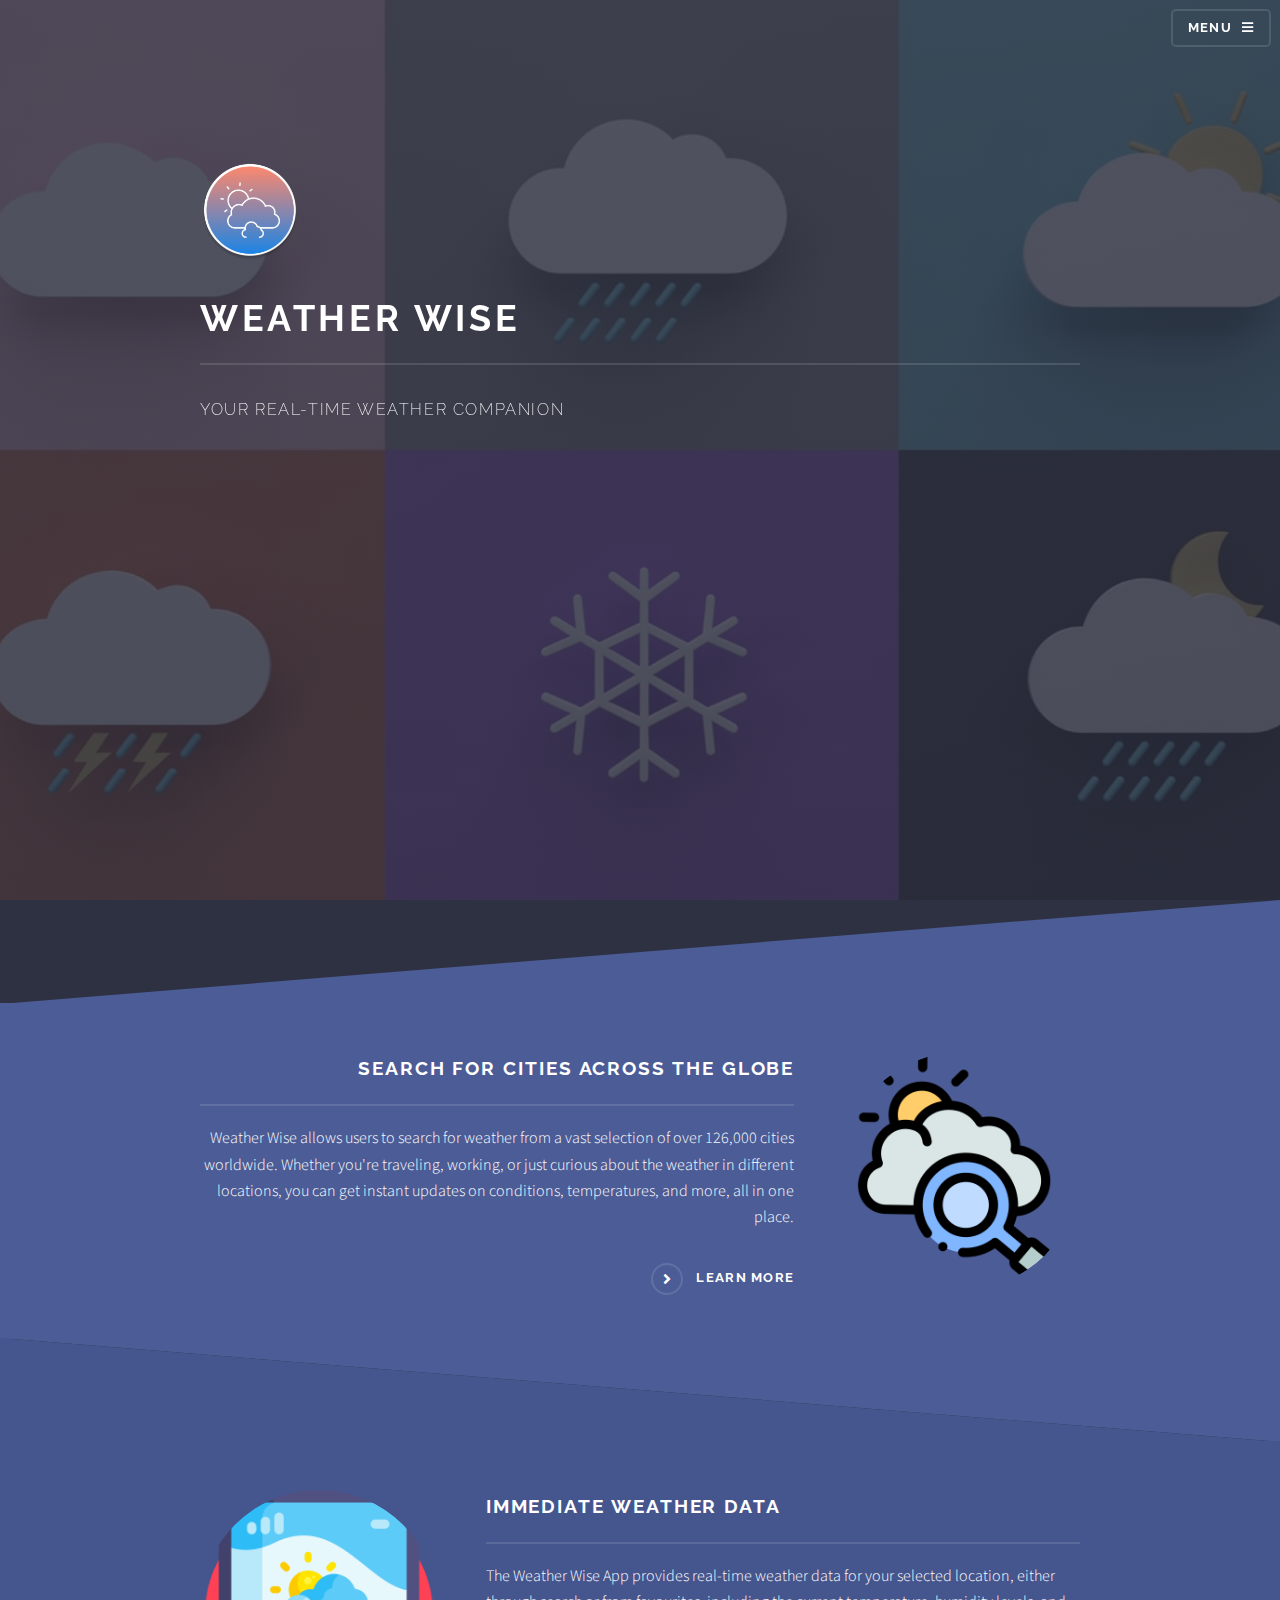
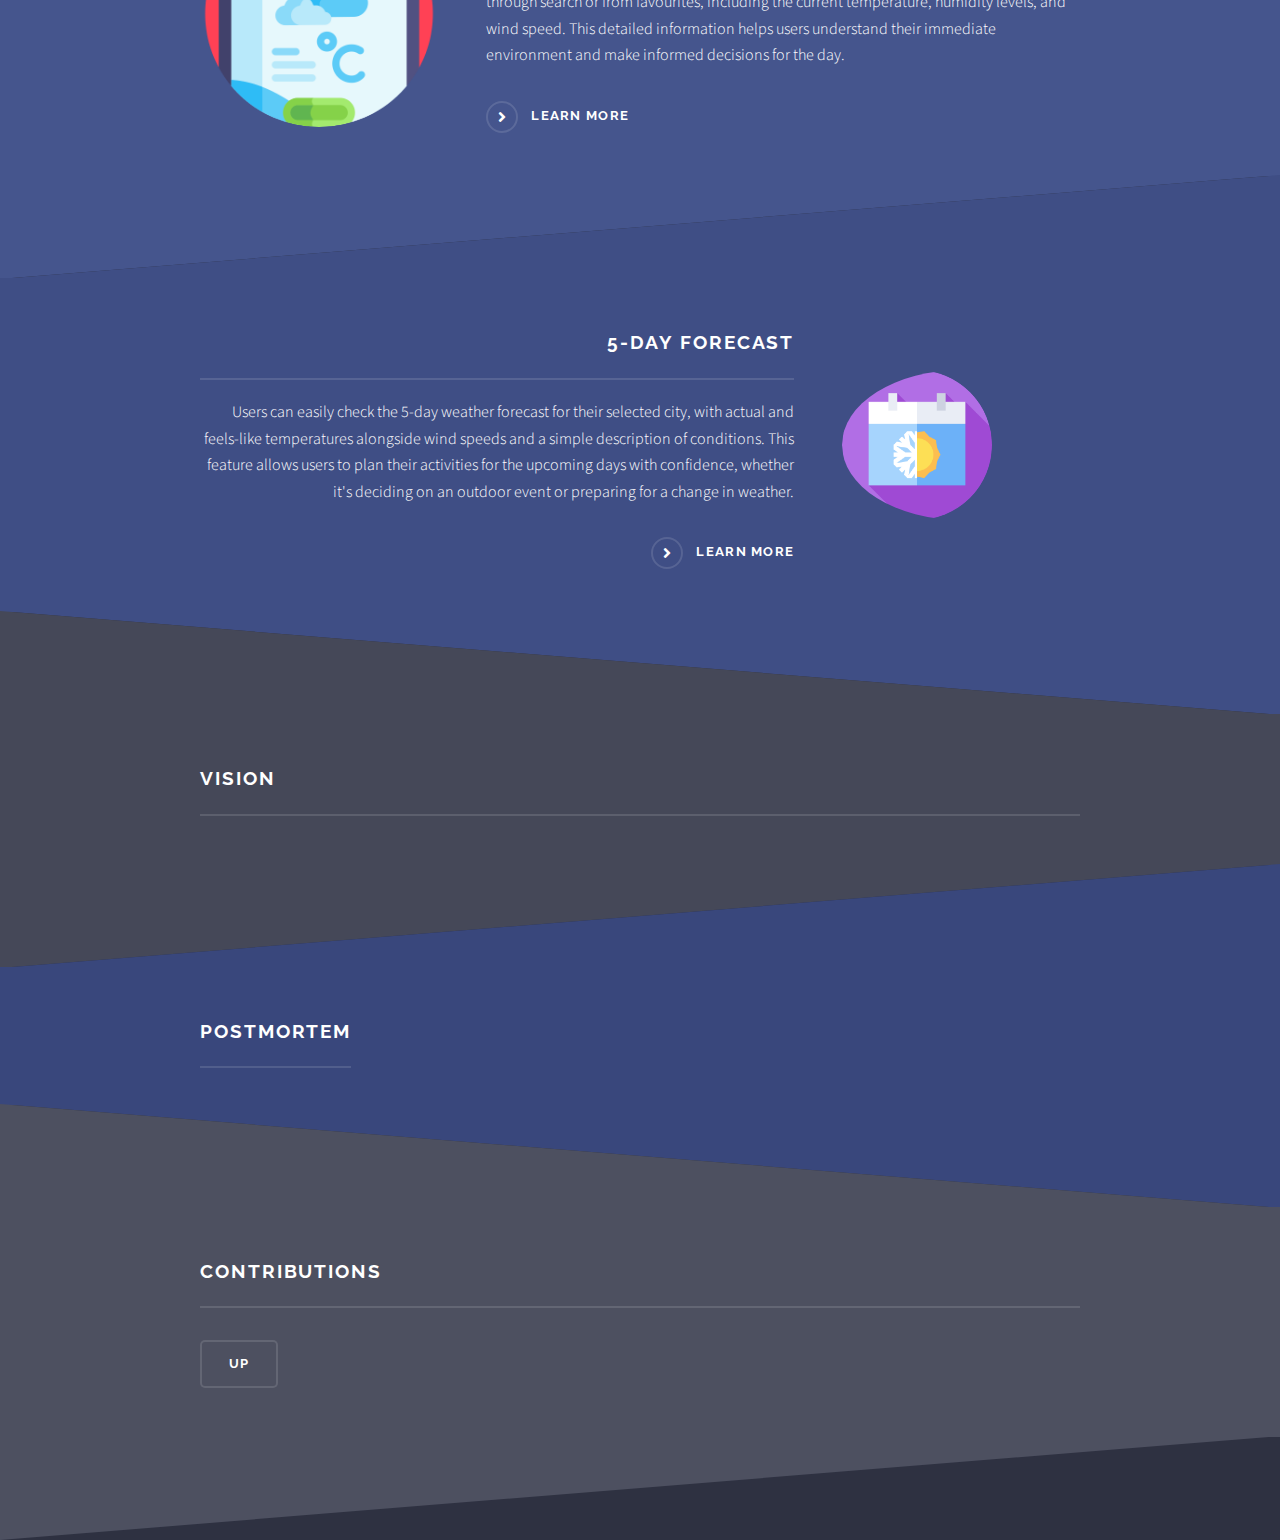
==== weather-wise-website/index.html @ 36c137f9 "Add website layout with some general images and text" ====
<!DOCTYPE HTML>
<!--
	Solid State by HTML5 UP
	html5up.net | @ajlkn
	Free for personal and commercial use under the CCA 3.0 license (html5up.net/license)
-->
<html>
	<head>
		<title>Weather Wise</title>
		<meta charset="utf-8" />
		<meta name="viewport" content="width=device-width, initial-scale=1, user-scalable=no" />
		<link rel="stylesheet" href="assets/css/main.css" />
		<noscript><link rel="stylesheet" href="assets/css/noscript.css" /></noscript>
	</head>
	<body class="is-preload">

		<!-- Page Wrapper -->
			<div id="page-wrapper">

				<!-- Header -->
					<header id="header" class="alt">
						<h1><a href="index.html">Weather Wise</a></h1>
						<nav>
							<a href="#menu">Menu</a>
						</nav>
					</header>

				<!-- Menu -->
					<nav id="menu">
						<div class="inner">
							<h2>Menu</h2>
							<ul class="links">
								<li><a href="index.html">Home</a></li>
								<li><a href="generic.html">Generic</a></li>
								<li><a href="elements.html">Elements</a></li>
							</ul>
							<a href="#" class="close">Close</a>
						</div>
					</nav>

				<!-- Banner -->
					<section id="banner">
						<div class="inner">
							<div class="logo">
								<img src="images/logo.png" alt="Weather Wise Logo" style="width: 100px; height: auto;" />
							</div>
							<h2>Weather Wise</h2>
							<p>Your real-time weather companion</p>
						</div>
					</section>

				<!-- Wrapper -->
					<section id="wrapper">

						<!-- One -->
							<section id="one" class="wrapper spotlight style1">
								<div class="inner">
									<a href="#" class="image"><img src="images/citySearch.png" alt="Search Icon" /></a>
									<div class="content">
										<h2 class="major">Search for cities across the globe</h2>
										<p>Weather Wise allows users to search for weather from a vast selection of over 126,000 cities worldwide. Whether you're traveling, working, or just curious about the weather in different locations, you can get instant updates on conditions, temperatures, and more, all in one place.</p>
										<a href="#" class="special">Learn more</a>
									</div>
								</div>
							</section>

						<!-- Two -->
							<section id="two" class="wrapper alt spotlight style2">
								<div class="inner">
									<a href="#" class="image"><img src="images/immediateWeather.png" alt="Weather Icon" /></a>
									<div class="content">
										<h2 class="major">Immediate weather data</h2>
										<p>The Weather Wise App provides real-time weather data for your selected location, either through search or from favourites, including the current temperature, humidity levels, and wind speed. This detailed information helps users understand their immediate environment and make informed decisions for the day.</p>
										<a href="#" class="special">Learn more</a>
									</div>
								</div>
							</section>

						<!-- Three -->
							<section id="three" class="wrapper spotlight style3">
								<div class="inner">
									<a href="#" class="image"><img src="images/extendedForecast2.png" alt="Forecast Icon" style="width: 150px; height: auto;"/></a>
									<div class="content">
										<h2 class="major">5-day forecast</h2>
										<p>Users can easily check the 5-day weather forecast for their selected city, with actual and feels-like temperatures alongside wind speeds and a simple description of conditions. This feature allows users to plan their activities for the upcoming days with confidence, whether it's deciding on an outdoor event or preparing for a change in weather.</p>
										<a href="#" class="special">Learn more</a>
									</div>
								</div>
							</section>

						<!-- Four -->
							<section id="four" class="wrapper alt style4">
								<div class="inner">
									<h2 class="major">VISION</h2>
									<p></p>
								</div>
							</section>
					</section>

							<!-- Five -->
							<section id="five" class="wrapper spotlight style4">
								<div class="inner">
									<h2 class="major">POSTMORTEM</h2>
									<p></p>
								</div>
							</section>
					</section>

							<!-- Six -->
							<section id="six" class="wrapper alt style5">
								<div class="inner">
									<h2 class="major">CONTRIBUTIONS</h2>
									<p></p>
									<ul class="actions">
										<li><a href="#" class="button">UP</a></li>
									</ul>
								</div>
							</section>
					</section>
			
			</div>

		<!-- Scripts -->
			<script src="assets/js/jquery.min.js"></script>
			<script src="assets/js/jquery.scrollex.min.js"></script>
			<script src="assets/js/browser.min.js"></script>
			<script src="assets/js/breakpoints.min.js"></script>
			<script src="assets/js/util.js"></script>
			<script src="assets/js/main.js"></script>

	</body>
</html>
---- weather-wise-website/assets/css/main.css ----
@import url(fontawesome-all.min.css);
@import url("https://fonts.googleapis.com/css?family=Raleway:200,700|Source+Sans+Pro:300,600,300italic,600italic");

/*
	Solid State by HTML5 UP
	html5up.net | @ajlkn
	Free for personal and commercial use under the CCA 3.0 license (html5up.net/license)
*/

html, body, div, span, applet, object,
iframe, h1, h2, h3, h4, h5, h6, p, blockquote,
pre, a, abbr, acronym, address, big, cite,
code, del, dfn, em, img, ins, kbd, q, s, samp,
small, strike, strong, sub, sup, tt, var, b,
u, i, center, dl, dt, dd, ol, ul, li, fieldset,
form, label, legend, table, caption, tbody,
tfoot, thead, tr, th, td, article, aside,
canvas, details, embed, figure, figcaption,
footer, header, hgroup, menu, nav, output, ruby,
section, summary, time, mark, audio, video {
	margin: 0;
	padding: 0;
	border: 0;
	font-size: 100%;
	font: inherit;
	vertical-align: baseline;}

article, aside, details, figcaption, figure,
footer, header, hgroup, menu, nav, section {
	display: block;}

body {
	line-height: 1;
}

ol, ul {
	list-style: none;
}

blockquote, q {
	quotes: none;
}

	blockquote:before, blockquote:after, q:before, q:after {
		content: '';
		content: none;
	}

table {
	border-collapse: collapse;
	border-spacing: 0;
}

body {
	-webkit-text-size-adjust: none;
}

mark {
	background-color: transparent;
	color: inherit;
}

input::-moz-focus-inner {
	border: 0;
	padding: 0;
}

input, select, textarea {
	-moz-appearance: none;
	-webkit-appearance: none;
	-ms-appearance: none;
	appearance: none;
}

/* Basic */

	@-ms-viewport {
		width: device-width;
	}

	body {
		-ms-overflow-style: scrollbar;
	}

	@media screen and (max-width: 480px) {

		html, body {
			min-width: 320px;
		}

	}

	html {
		box-sizing: border-box;
	}

	*, *:before, *:after {
		box-sizing: inherit;
	}

	body {
		background-color: #2e3141;
		background-image: linear-gradient(to top, rgba(46, 49, 65, 0.8), rgba(46, 49, 65, 0.8)), url("../../images/banner.jpg");
		background-size: auto,
 cover;
		background-attachment: fixed,
 fixed;
		background-position: center,
 center;
	}

		body.is-preload *, body.is-preload *:before, body.is-preload *:after {
			-moz-animation: none !important;
			-webkit-animation: none !important;
			-ms-animation: none !important;
			animation: none !important;
			-moz-transition: none !important;
			-webkit-transition: none !important;
			-ms-transition: none !important;
			transition: none !important;
		}

/* Type */

	body, input, select, textarea {
		color: #ffffff;
		font-family: "Source Sans Pro", Helvetica, sans-serif;
		font-size: 16.5pt;
		font-weight: 300;
		line-height: 1.65;
	}

		@media screen and (max-width: 1680px) {

			body, input, select, textarea {
				font-size: 13pt;
			}

		}

		@media screen and (max-width: 1280px) {

			body, input, select, textarea {
				font-size: 12pt;
			}

		}

		@media screen and (max-width: 980px) {

			body, input, select, textarea {
				font-size: 12pt;
			}

		}

		@media screen and (max-width: 736px) {

			body, input, select, textarea {
				font-size: 12pt;
			}

		}

		@media screen and (max-width: 480px) {

			body, input, select, textarea {
				font-size: 12pt;
			}

		}

	a {
		-moz-transition: color 0.2s ease-in-out, border-bottom-color 0.2s ease-in-out;
		-webkit-transition: color 0.2s ease-in-out, border-bottom-color 0.2s ease-in-out;
		-ms-transition: color 0.2s ease-in-out, border-bottom-color 0.2s ease-in-out;
		transition: color 0.2s ease-in-out, border-bottom-color 0.2s ease-in-out;
		border-bottom: dotted 1px rgba(255, 255, 255, 0.35);
		color: #ffffff;
		text-decoration: none;
	}

		a:hover {
			border-bottom-color: transparent;
			color: #ffffff !important;
		}

		a.special:not(.button) {
			text-decoration: none;
			border-bottom: 0;
			display: block;
			font-family: Raleway, Helvetica, sans-serif;
			font-size: 0.8em;
			font-weight: 700;
			letter-spacing: 0.1em;
			margin: 0 0 2em 0;
			text-transform: uppercase;
		}

			a.special:not(.button):before {
				-moz-osx-font-smoothing: grayscale;
				-webkit-font-smoothing: antialiased;
				display: inline-block;
				font-style: normal;
				font-variant: normal;
				text-rendering: auto;
				line-height: 1;
				text-transform: none !important;
				font-family: 'Font Awesome 5 Free';
				font-weight: 900;
			}

			a.special:not(.button):before {
				-moz-transition: background-color 0.2s ease-in-out;
				-webkit-transition: background-color 0.2s ease-in-out;
				-ms-transition: background-color 0.2s ease-in-out;
				transition: background-color 0.2s ease-in-out;
				border-radius: 100%;
				border: solid 2px rgba(255, 255, 255, 0.125);
				content: '\f105';
				display: inline-block;
				font-size: 1.25em;
				height: 2em;
				line-height: 1.75em;
				margin-right: 0.85em;
				text-align: center;
				text-indent: 0.15em;
				vertical-align: middle;
				width: 2em;
			}

			a.special:not(.button):hover:before {
				background-color: rgba(255, 255, 255, 0.025);
			}

			a.special:not(.button):active:before {
				background-color: rgba(255, 255, 255, 0.075);
			}

	strong, b {
		color: #ffffff;
		font-weight: 600;
	}

	em, i {
		font-style: italic;
	}

	p {
		margin: 0 0 2em 0;
	}

	h1, h2, h3, h4, h5, h6 {
		color: #ffffff;
		font-family: Raleway, Helvetica, sans-serif;
		font-weight: 700;
		letter-spacing: 0.1em;
		margin: 0 0 1em 0;
		text-transform: uppercase;
	}

		h1 a, h2 a, h3 a, h4 a, h5 a, h6 a {
			color: inherit;
			text-decoration: none;
			border-bottom: 0;
		}

		h1 span, h2 span, h3 span, h4 span, h5 span, h6 span {
			font-weight: 200;
		}

		h1.major, h2.major, h3.major, h4.major, h5.major, h6.major {
			padding-bottom: 1em;
			border-bottom: solid 2px rgba(255, 255, 255, 0.125);
		}

	h2 {
		font-size: 1.2em;
	}

	h3 {
		font-size: 0.9em;
	}

	h4 {
		font-size: 0.7em;
	}

	h5 {
		font-size: 0.7em;
	}

	h6 {
		font-size: 0.7em;
	}

	@media screen and (max-width: 736px) {

		h2 {
			font-size: 1em;
		}

		h3 {
			font-size: 0.8em;
		}

	}

	sub {
		font-size: 0.8em;
		position: relative;
		top: 0.5em;
	}

	sup {
		font-size: 0.8em;
		position: relative;
		top: -0.5em;
	}

	blockquote {
		border-left: solid 4px rgba(255, 255, 255, 0.125);
		font-style: italic;
		margin: 0 0 2em 0;
		padding: 0.5em 0 0.5em 2em;
	}

	code {
		background: rgba(255, 255, 255, 0.025);
		border-radius: 5px;
		border: solid 2px rgba(255, 255, 255, 0.125);
		font-family: "Courier New", monospace;
		font-size: 0.9em;
		margin: 0 0.25em;
		padding: 0.25em 0.65em;
	}

	pre {
		-webkit-overflow-scrolling: touch;
		font-family: "Courier New", monospace;
		font-size: 0.9em;
		margin: 0 0 2em 0;
	}

		pre code {
			display: block;
			line-height: 1.75em;
			padding: 1em 1.5em;
			overflow-x: auto;
		}

	hr {
		border: 0;
		border-bottom: solid 2px rgba(255, 255, 255, 0.125);
		margin: 2.5em 0;
	}

		hr.major {
			margin: 4em 0;
		}

	.align-left {
		text-align: left;
	}

	.align-center {
		text-align: center;
	}

	.align-right {
		text-align: right;
	}

/* Row */

	.row {
		display: flex;
		flex-wrap: wrap;
		box-sizing: border-box;
		align-items: stretch;
	}

		.row > * {
			box-sizing: border-box;
		}

		.row.gtr-uniform > * > :last-child {
			margin-bottom: 0;
		}

		.row.aln-left {
			justify-content: flex-start;
		}

		.row.aln-center {
			justify-content: center;
		}

		.row.aln-right {
			justify-content: flex-end;
		}

		.row.aln-top {
			align-items: flex-start;
		}

		.row.aln-middle {
			align-items: center;
		}

		.row.aln-bottom {
			align-items: flex-end;
		}

		.row > .imp {
			order: -1;
		}

		.row > .col-1 {
			width: 8.33333%;
		}

		.row > .off-1 {
			margin-left: 8.33333%;
		}

		.row > .col-2 {
			width: 16.66667%;
		}

		.row > .off-2 {
			margin-left: 16.66667%;
		}

		.row > .col-3 {
			width: 25%;
		}

		.row > .off-3 {
			margin-left: 25%;
		}

		.row > .col-4 {
			width: 33.33333%;
		}

		.row > .off-4 {
			margin-left: 33.33333%;
		}

		.row > .col-5 {
			width: 41.66667%;
		}

		.row > .off-5 {
			margin-left: 41.66667%;
		}

		.row > .col-6 {
			width: 50%;
		}

		.row > .off-6 {
			margin-left: 50%;
		}

		.row > .col-7 {
			width: 58.33333%;
		}

		.row > .off-7 {
			margin-left: 58.33333%;
		}

		.row > .col-8 {
			width: 66.66667%;
		}

		.row > .off-8 {
			margin-left: 66.66667%;
		}

		.row > .col-9 {
			width: 75%;
		}

		.row > .off-9 {
			margin-left: 75%;
		}

		.row > .col-10 {
			width: 83.33333%;
		}

		.row > .off-10 {
			margin-left: 83.33333%;
		}

		.row > .col-11 {
			width: 91.66667%;
		}

		.row > .off-11 {
			margin-left: 91.66667%;
		}

		.row > .col-12 {
			width: 100%;
		}

		.row > .off-12 {
			margin-left: 100%;
		}

		.row.gtr-0 {
			margin-top: 0;
			margin-left: 0em;
		}

			.row.gtr-0 > * {
				padding: 0 0 0 0em;
			}

			.row.gtr-0.gtr-uniform {
				margin-top: 0em;
			}

				.row.gtr-0.gtr-uniform > * {
					padding-top: 0em;
				}

		.row.gtr-25 {
			margin-top: 0;
			margin-left: -0.4375em;
		}

			.row.gtr-25 > * {
				padding: 0 0 0 0.4375em;
			}

			.row.gtr-25.gtr-uniform {
				margin-top: -0.4375em;
			}

				.row.gtr-25.gtr-uniform > * {
					padding-top: 0.4375em;
				}

		.row.gtr-50 {
			margin-top: 0;
			margin-left: -0.875em;
		}

			.row.gtr-50 > * {
				padding: 0 0 0 0.875em;
			}

			.row.gtr-50.gtr-uniform {
				margin-top: -0.875em;
			}

				.row.gtr-50.gtr-uniform > * {
					padding-top: 0.875em;
				}

		.row {
			margin-top: 0;
			margin-left: -1.75em;
		}

			.row > * {
				padding: 0 0 0 1.75em;
			}

			.row.gtr-uniform {
				margin-top: -1.75em;
			}

				.row.gtr-uniform > * {
					padding-top: 1.75em;
				}

		.row.gtr-150 {
			margin-top: 0;
			margin-left: -2.625em;
		}

			.row.gtr-150 > * {
				padding: 0 0 0 2.625em;
			}

			.row.gtr-150.gtr-uniform {
				margin-top: -2.625em;
			}

				.row.gtr-150.gtr-uniform > * {
					padding-top: 2.625em;
				}

		.row.gtr-200 {
			margin-top: 0;
			margin-left: -3.5em;
		}

			.row.gtr-200 > * {
				padding: 0 0 0 3.5em;
			}

			.row.gtr-200.gtr-uniform {
				margin-top: -3.5em;
			}

				.row.gtr-200.gtr-uniform > * {
					padding-top: 3.5em;
				}

		@media screen and (max-width: 1680px) {

			.row {
				display: flex;
				flex-wrap: wrap;
				box-sizing: border-box;
				align-items: stretch;
			}

				.row > * {
					box-sizing: border-box;
				}

				.row.gtr-uniform > * > :last-child {
					margin-bottom: 0;
				}

				.row.aln-left {
					justify-content: flex-start;
				}

				.row.aln-center {
					justify-content: center;
				}

				.row.aln-right {
					justify-content: flex-end;
				}

				.row.aln-top {
					align-items: flex-start;
				}

				.row.aln-middle {
					align-items: center;
				}

				.row.aln-bottom {
					align-items: flex-end;
				}

				.row > .imp-xlarge {
					order: -1;
				}

				.row > .col-1-xlarge {
					width: 8.33333%;
				}

				.row > .off-1-xlarge {
					margin-left: 8.33333%;
				}

				.row > .col-2-xlarge {
					width: 16.66667%;
				}

				.row > .off-2-xlarge {
					margin-left: 16.66667%;
				}

				.row > .col-3-xlarge {
					width: 25%;
				}

				.row > .off-3-xlarge {
					margin-left: 25%;
				}

				.row > .col-4-xlarge {
					width: 33.33333%;
				}

				.row > .off-4-xlarge {
					margin-left: 33.33333%;
				}

				.row > .col-5-xlarge {
					width: 41.66667%;
				}

				.row > .off-5-xlarge {
					margin-left: 41.66667%;
				}

				.row > .col-6-xlarge {
					width: 50%;
				}

				.row > .off-6-xlarge {
					margin-left: 50%;
				}

				.row > .col-7-xlarge {
					width: 58.33333%;
				}

				.row > .off-7-xlarge {
					margin-left: 58.33333%;
				}

				.row > .col-8-xlarge {
					width: 66.66667%;
				}

				.row > .off-8-xlarge {
					margin-left: 66.66667%;
				}

				.row > .col-9-xlarge {
					width: 75%;
				}

				.row > .off-9-xlarge {
					margin-left: 75%;
				}

				.row > .col-10-xlarge {
					width: 83.33333%;
				}

				.row > .off-10-xlarge {
					margin-left: 83.33333%;
				}

				.row > .col-11-xlarge {
					width: 91.66667%;
				}

				.row > .off-11-xlarge {
					margin-left: 91.66667%;
				}

				.row > .col-12-xlarge {
					width: 100%;
				}

				.row > .off-12-xlarge {
					margin-left: 100%;
				}

				.row.gtr-0 {
					margin-top: 0;
					margin-left: 0em;
				}

					.row.gtr-0 > * {
						padding: 0 0 0 0em;
					}

					.row.gtr-0.gtr-uniform {
						margin-top: 0em;
					}

						.row.gtr-0.gtr-uniform > * {
							padding-top: 0em;
						}

				.row.gtr-25 {
					margin-top: 0;
					margin-left: -0.4375em;
				}

					.row.gtr-25 > * {
						padding: 0 0 0 0.4375em;
					}

					.row.gtr-25.gtr-uniform {
						margin-top: -0.4375em;
					}

						.row.gtr-25.gtr-uniform > * {
							padding-top: 0.4375em;
						}

				.row.gtr-50 {
					margin-top: 0;
					margin-left: -0.875em;
				}

					.row.gtr-50 > * {
						padding: 0 0 0 0.875em;
					}

					.row.gtr-50.gtr-uniform {
						margin-top: -0.875em;
					}

						.row.gtr-50.gtr-uniform > * {
							padding-top: 0.875em;
						}

				.row {
					margin-top: 0;
					margin-left: -1.75em;
				}

					.row > * {
						padding: 0 0 0 1.75em;
					}

					.row.gtr-uniform {
						margin-top: -1.75em;
					}

						.row.gtr-uniform > * {
							padding-top: 1.75em;
						}

				.row.gtr-150 {
					margin-top: 0;
					margin-left: -2.625em;
				}

					.row.gtr-150 > * {
						padding: 0 0 0 2.625em;
					}

					.row.gtr-150.gtr-uniform {
						margin-top: -2.625em;
					}

						.row.gtr-150.gtr-uniform > * {
							padding-top: 2.625em;
						}

				.row.gtr-200 {
					margin-top: 0;
					margin-left: -3.5em;
				}

					.row.gtr-200 > * {
						padding: 0 0 0 3.5em;
					}

					.row.gtr-200.gtr-uniform {
						margin-top: -3.5em;
					}

						.row.gtr-200.gtr-uniform > * {
							padding-top: 3.5em;
						}

		}

		@media screen and (max-width: 1280px) {

			.row {
				display: flex;
				flex-wrap: wrap;
				box-sizing: border-box;
				align-items: stretch;
			}

				.row > * {
					box-sizing: border-box;
				}

				.row.gtr-uniform > * > :last-child {
					margin-bottom: 0;
				}

				.row.aln-left {
					justify-content: flex-start;
				}

				.row.aln-center {
					justify-content: center;
				}

				.row.aln-right {
					justify-content: flex-end;
				}

				.row.aln-top {
					align-items: flex-start;
				}

				.row.aln-middle {
					align-items: center;
				}

				.row.aln-bottom {
					align-items: flex-end;
				}

				.row > .imp-large {
					order: -1;
				}

				.row > .col-1-large {
					width: 8.33333%;
				}

				.row > .off-1-large {
					margin-left: 8.33333%;
				}

				.row > .col-2-large {
					width: 16.66667%;
				}

				.row > .off-2-large {
					margin-left: 16.66667%;
				}

				.row > .col-3-large {
					width: 25%;
				}

				.row > .off-3-large {
					margin-left: 25%;
				}

				.row > .col-4-large {
					width: 33.33333%;
				}

				.row > .off-4-large {
					margin-left: 33.33333%;
				}

				.row > .col-5-large {
					width: 41.66667%;
				}

				.row > .off-5-large {
					margin-left: 41.66667%;
				}

				.row > .col-6-large {
					width: 50%;
				}

				.row > .off-6-large {
					margin-left: 50%;
				}

				.row > .col-7-large {
					width: 58.33333%;
				}

				.row > .off-7-large {
					margin-left: 58.33333%;
				}

				.row > .col-8-large {
					width: 66.66667%;
				}

				.row > .off-8-large {
					margin-left: 66.66667%;
				}

				.row > .col-9-large {
					width: 75%;
				}

				.row > .off-9-large {
					margin-left: 75%;
				}

				.row > .col-10-large {
					width: 83.33333%;
				}

				.row > .off-10-large {
					margin-left: 83.33333%;
				}

				.row > .col-11-large {
					width: 91.66667%;
				}

				.row > .off-11-large {
					margin-left: 91.66667%;
				}

				.row > .col-12-large {
					width: 100%;
				}

				.row > .off-12-large {
					margin-left: 100%;
				}

				.row.gtr-0 {
					margin-top: 0;
					margin-left: 0em;
				}

					.row.gtr-0 > * {
						padding: 0 0 0 0em;
					}

					.row.gtr-0.gtr-uniform {
						margin-top: 0em;
					}

						.row.gtr-0.gtr-uniform > * {
							padding-top: 0em;
						}

				.row.gtr-25 {
					margin-top: 0;
					margin-left: -0.4375em;
				}

					.row.gtr-25 > * {
						padding: 0 0 0 0.4375em;
					}

					.row.gtr-25.gtr-uniform {
						margin-top: -0.4375em;
					}

						.row.gtr-25.gtr-uniform > * {
							padding-top: 0.4375em;
						}

				.row.gtr-50 {
					margin-top: 0;
					margin-left: -0.875em;
				}

					.row.gtr-50 > * {
						padding: 0 0 0 0.875em;
					}

					.row.gtr-50.gtr-uniform {
						margin-top: -0.875em;
					}

						.row.gtr-50.gtr-uniform > * {
							padding-top: 0.875em;
						}

				.row {
					margin-top: 0;
					margin-left: -1.75em;
				}

					.row > * {
						padding: 0 0 0 1.75em;
					}

					.row.gtr-uniform {
						margin-top: -1.75em;
					}

						.row.gtr-uniform > * {
							padding-top: 1.75em;
						}

				.row.gtr-150 {
					margin-top: 0;
					margin-left: -2.625em;
				}

					.row.gtr-150 > * {
						padding: 0 0 0 2.625em;
					}

					.row.gtr-150.gtr-uniform {
						margin-top: -2.625em;
					}

						.row.gtr-150.gtr-uniform > * {
							padding-top: 2.625em;
						}

				.row.gtr-200 {
					margin-top: 0;
					margin-left: -3.5em;
				}

					.row.gtr-200 > * {
						padding: 0 0 0 3.5em;
					}

					.row.gtr-200.gtr-uniform {
						margin-top: -3.5em;
					}

						.row.gtr-200.gtr-uniform > * {
							padding-top: 3.5em;
						}

		}

		@media screen and (max-width: 980px) {

			.row {
				display: flex;
				flex-wrap: wrap;
				box-sizing: border-box;
				align-items: stretch;
			}

				.row > * {
					box-sizing: border-box;
				}

				.row.gtr-uniform > * > :last-child {
					margin-bottom: 0;
				}

				.row.aln-left {
					justify-content: flex-start;
				}

				.row.aln-center {
					justify-content: center;
				}

				.row.aln-right {
					justify-content: flex-end;
				}

				.row.aln-top {
					align-items: flex-start;
				}

				.row.aln-middle {
					align-items: center;
				}

				.row.aln-bottom {
					align-items: flex-end;
				}

				.row > .imp-medium {
					order: -1;
				}

				.row > .col-1-medium {
					width: 8.33333%;
				}

				.row > .off-1-medium {
					margin-left: 8.33333%;
				}

				.row > .col-2-medium {
					width: 16.66667%;
				}

				.row > .off-2-medium {
					margin-left: 16.66667%;
				}

				.row > .col-3-medium {
					width: 25%;
				}

				.row > .off-3-medium {
					margin-left: 25%;
				}

				.row > .col-4-medium {
					width: 33.33333%;
				}

				.row > .off-4-medium {
					margin-left: 33.33333%;
				}

				.row > .col-5-medium {
					width: 41.66667%;
				}

				.row > .off-5-medium {
					margin-left: 41.66667%;
				}

				.row > .col-6-medium {
					width: 50%;
				}

				.row > .off-6-medium {
					margin-left: 50%;
				}

				.row > .col-7-medium {
					width: 58.33333%;
				}

				.row > .off-7-medium {
					margin-left: 58.33333%;
				}

				.row > .col-8-medium {
					width: 66.66667%;
				}

				.row > .off-8-medium {
					margin-left: 66.66667%;
				}

				.row > .col-9-medium {
					width: 75%;
				}

				.row > .off-9-medium {
					margin-left: 75%;
				}

				.row > .col-10-medium {
					width: 83.33333%;
				}

				.row > .off-10-medium {
					margin-left: 83.33333%;
				}

				.row > .col-11-medium {
					width: 91.66667%;
				}

				.row > .off-11-medium {
					margin-left: 91.66667%;
				}

				.row > .col-12-medium {
					width: 100%;
				}

				.row > .off-12-medium {
					margin-left: 100%;
				}

				.row.gtr-0 {
					margin-top: 0;
					margin-left: 0em;
				}

					.row.gtr-0 > * {
						padding: 0 0 0 0em;
					}

					.row.gtr-0.gtr-uniform {
						margin-top: 0em;
					}

						.row.gtr-0.gtr-uniform > * {
							padding-top: 0em;
						}

				.row.gtr-25 {
					margin-top: 0;
					margin-left: -0.4375em;
				}

					.row.gtr-25 > * {
						padding: 0 0 0 0.4375em;
					}

					.row.gtr-25.gtr-uniform {
						margin-top: -0.4375em;
					}

						.row.gtr-25.gtr-uniform > * {
							padding-top: 0.4375em;
						}

				.row.gtr-50 {
					margin-top: 0;
					margin-left: -0.875em;
				}

					.row.gtr-50 > * {
						padding: 0 0 0 0.875em;
					}

					.row.gtr-50.gtr-uniform {
						margin-top: -0.875em;
					}

						.row.gtr-50.gtr-uniform > * {
							padding-top: 0.875em;
						}

				.row {
					margin-top: 0;
					margin-left: -1.75em;
				}

					.row > * {
						padding: 0 0 0 1.75em;
					}

					.row.gtr-uniform {
						margin-top: -1.75em;
					}

						.row.gtr-uniform > * {
							padding-top: 1.75em;
						}

				.row.gtr-150 {
					margin-top: 0;
					margin-left: -2.625em;
				}

					.row.gtr-150 > * {
						padding: 0 0 0 2.625em;
					}

					.row.gtr-150.gtr-uniform {
						margin-top: -2.625em;
					}

						.row.gtr-150.gtr-uniform > * {
							padding-top: 2.625em;
						}

				.row.gtr-200 {
					margin-top: 0;
					margin-left: -3.5em;
				}

					.row.gtr-200 > * {
						padding: 0 0 0 3.5em;
					}

					.row.gtr-200.gtr-uniform {
						margin-top: -3.5em;
					}

						.row.gtr-200.gtr-uniform > * {
							padding-top: 3.5em;
						}

		}

		@media screen and (max-width: 736px) {

			.row {
				display: flex;
				flex-wrap: wrap;
				box-sizing: border-box;
				align-items: stretch;
			}

				.row > * {
					box-sizing: border-box;
				}

				.row.gtr-uniform > * > :last-child {
					margin-bottom: 0;
				}

				.row.aln-left {
					justify-content: flex-start;
				}

				.row.aln-center {
					justify-content: center;
				}

				.row.aln-right {
					justify-content: flex-end;
				}

				.row.aln-top {
					align-items: flex-start;
				}

				.row.aln-middle {
					align-items: center;
				}

				.row.aln-bottom {
					align-items: flex-end;
				}

				.row > .imp-small {
					order: -1;
				}

				.row > .col-1-small {
					width: 8.33333%;
				}

				.row > .off-1-small {
					margin-left: 8.33333%;
				}

				.row > .col-2-small {
					width: 16.66667%;
				}

				.row > .off-2-small {
					margin-left: 16.66667%;
				}

				.row > .col-3-small {
					width: 25%;
				}

				.row > .off-3-small {
					margin-left: 25%;
				}

				.row > .col-4-small {
					width: 33.33333%;
				}

				.row > .off-4-small {
					margin-left: 33.33333%;
				}

				.row > .col-5-small {
					width: 41.66667%;
				}

				.row > .off-5-small {
					margin-left: 41.66667%;
				}

				.row > .col-6-small {
					width: 50%;
				}

				.row > .off-6-small {
					margin-left: 50%;
				}

				.row > .col-7-small {
					width: 58.33333%;
				}

				.row > .off-7-small {
					margin-left: 58.33333%;
				}

				.row > .col-8-small {
					width: 66.66667%;
				}

				.row > .off-8-small {
					margin-left: 66.66667%;
				}

				.row > .col-9-small {
					width: 75%;
				}

				.row > .off-9-small {
					margin-left: 75%;
				}

				.row > .col-10-small {
					width: 83.33333%;
				}

				.row > .off-10-small {
					margin-left: 83.33333%;
				}

				.row > .col-11-small {
					width: 91.66667%;
				}

				.row > .off-11-small {
					margin-left: 91.66667%;
				}

				.row > .col-12-small {
					width: 100%;
				}

				.row > .off-12-small {
					margin-left: 100%;
				}

				.row.gtr-0 {
					margin-top: 0;
					margin-left: 0em;
				}

					.row.gtr-0 > * {
						padding: 0 0 0 0em;
					}

					.row.gtr-0.gtr-uniform {
						margin-top: 0em;
					}

						.row.gtr-0.gtr-uniform > * {
							padding-top: 0em;
						}

				.row.gtr-25 {
					margin-top: 0;
					margin-left: -0.3125em;
				}

					.row.gtr-25 > * {
						padding: 0 0 0 0.3125em;
					}

					.row.gtr-25.gtr-uniform {
						margin-top: -0.3125em;
					}

						.row.gtr-25.gtr-uniform > * {
							padding-top: 0.3125em;
						}

				.row.gtr-50 {
					margin-top: 0;
					margin-left: -0.625em;
				}

					.row.gtr-50 > * {
						padding: 0 0 0 0.625em;
					}

					.row.gtr-50.gtr-uniform {
						margin-top: -0.625em;
					}

						.row.gtr-50.gtr-uniform > * {
							padding-top: 0.625em;
						}

				.row {
					margin-top: 0;
					margin-left: -1.25em;
				}

					.row > * {
						padding: 0 0 0 1.25em;
					}

					.row.gtr-uniform {
						margin-top: -1.25em;
					}

						.row.gtr-uniform > * {
							padding-top: 1.25em;
						}

				.row.gtr-150 {
					margin-top: 0;
					margin-left: -1.875em;
				}

					.row.gtr-150 > * {
						padding: 0 0 0 1.875em;
					}

					.row.gtr-150.gtr-uniform {
						margin-top: -1.875em;
					}

						.row.gtr-150.gtr-uniform > * {
							padding-top: 1.875em;
						}

				.row.gtr-200 {
					margin-top: 0;
					margin-left: -2.5em;
				}

					.row.gtr-200 > * {
						padding: 0 0 0 2.5em;
					}

					.row.gtr-200.gtr-uniform {
						margin-top: -2.5em;
					}

						.row.gtr-200.gtr-uniform > * {
							padding-top: 2.5em;
						}

		}

		@media screen and (max-width: 480px) {

			.row {
				display: flex;
				flex-wrap: wrap;
				box-sizing: border-box;
				align-items: stretch;
			}

				.row > * {
					box-sizing: border-box;
				}

				.row.gtr-uniform > * > :last-child {
					margin-bottom: 0;
				}

				.row.aln-left {
					justify-content: flex-start;
				}

				.row.aln-center {
					justify-content: center;
				}

				.row.aln-right {
					justify-content: flex-end;
				}

				.row.aln-top {
					align-items: flex-start;
				}

				.row.aln-middle {
					align-items: center;
				}

				.row.aln-bottom {
					align-items: flex-end;
				}

				.row > .imp-xsmall {
					order: -1;
				}

				.row > .col-1-xsmall {
					width: 8.33333%;
				}

				.row > .off-1-xsmall {
					margin-left: 8.33333%;
				}

				.row > .col-2-xsmall {
					width: 16.66667%;
				}

				.row > .off-2-xsmall {
					margin-left: 16.66667%;
				}

				.row > .col-3-xsmall {
					width: 25%;
				}

				.row > .off-3-xsmall {
					margin-left: 25%;
				}

				.row > .col-4-xsmall {
					width: 33.33333%;
				}

				.row > .off-4-xsmall {
					margin-left: 33.33333%;
				}

				.row > .col-5-xsmall {
					width: 41.66667%;
				}

				.row > .off-5-xsmall {
					margin-left: 41.66667%;
				}

				.row > .col-6-xsmall {
					width: 50%;
				}

				.row > .off-6-xsmall {
					margin-left: 50%;
				}

				.row > .col-7-xsmall {
					width: 58.33333%;
				}

				.row > .off-7-xsmall {
					margin-left: 58.33333%;
				}

				.row > .col-8-xsmall {
					width: 66.66667%;
				}

				.row > .off-8-xsmall {
					margin-left: 66.66667%;
				}

				.row > .col-9-xsmall {
					width: 75%;
				}

				.row > .off-9-xsmall {
					margin-left: 75%;
				}

				.row > .col-10-xsmall {
					width: 83.33333%;
				}

				.row > .off-10-xsmall {
					margin-left: 83.33333%;
				}

				.row > .col-11-xsmall {
					width: 91.66667%;
				}

				.row > .off-11-xsmall {
					margin-left: 91.66667%;
				}

				.row > .col-12-xsmall {
					width: 100%;
				}

				.row > .off-12-xsmall {
					margin-left: 100%;
				}

				.row.gtr-0 {
					margin-top: 0;
					margin-left: 0em;
				}

					.row.gtr-0 > * {
						padding: 0 0 0 0em;
					}

					.row.gtr-0.gtr-uniform {
						margin-top: 0em;
					}

						.row.gtr-0.gtr-uniform > * {
							padding-top: 0em;
						}

				.row.gtr-25 {
					margin-top: 0;
					margin-left: -0.3125em;
				}

					.row.gtr-25 > * {
						padding: 0 0 0 0.3125em;
					}

					.row.gtr-25.gtr-uniform {
						margin-top: -0.3125em;
					}

						.row.gtr-25.gtr-uniform > * {
							padding-top: 0.3125em;
						}

				.row.gtr-50 {
					margin-top: 0;
					margin-left: -0.625em;
				}

					.row.gtr-50 > * {
						padding: 0 0 0 0.625em;
					}

					.row.gtr-50.gtr-uniform {
						margin-top: -0.625em;
					}

						.row.gtr-50.gtr-uniform > * {
							padding-top: 0.625em;
						}

				.row {
					margin-top: 0;
					margin-left: -1.25em;
				}

					.row > * {
						padding: 0 0 0 1.25em;
					}

					.row.gtr-uniform {
						margin-top: -1.25em;
					}

						.row.gtr-uniform > * {
							padding-top: 1.25em;
						}

				.row.gtr-150 {
					margin-top: 0;
					margin-left: -1.875em;
				}

					.row.gtr-150 > * {
						padding: 0 0 0 1.875em;
					}

					.row.gtr-150.gtr-uniform {
						margin-top: -1.875em;
					}

						.row.gtr-150.gtr-uniform > * {
							padding-top: 1.875em;
						}

				.row.gtr-200 {
					margin-top: 0;
					margin-left: -2.5em;
				}

					.row.gtr-200 > * {
						padding: 0 0 0 2.5em;
					}

					.row.gtr-200.gtr-uniform {
						margin-top: -2.5em;
					}

						.row.gtr-200.gtr-uniform > * {
							padding-top: 2.5em;
						}

		}

		@media screen and (max-width: 360px) {

			.row {
				display: flex;
				flex-wrap: wrap;
				box-sizing: border-box;
				align-items: stretch;
			}

				.row > * {
					box-sizing: border-box;
				}

				.row.gtr-uniform > * > :last-child {
					margin-bottom: 0;
				}

				.row.aln-left {
					justify-content: flex-start;
				}

				.row.aln-center {
					justify-content: center;
				}

				.row.aln-right {
					justify-content: flex-end;
				}

				.row.aln-top {
					align-items: flex-start;
				}

				.row.aln-middle {
					align-items: center;
				}

				.row.aln-bottom {
					align-items: flex-end;
				}

				.row > .imp-xxsmall {
					order: -1;
				}

				.row > .col-1-xxsmall {
					width: 8.33333%;
				}

				.row > .off-1-xxsmall {
					margin-left: 8.33333%;
				}

				.row > .col-2-xxsmall {
					width: 16.66667%;
				}

				.row > .off-2-xxsmall {
					margin-left: 16.66667%;
				}

				.row > .col-3-xxsmall {
					width: 25%;
				}

				.row > .off-3-xxsmall {
					margin-left: 25%;
				}

				.row > .col-4-xxsmall {
					width: 33.33333%;
				}

				.row > .off-4-xxsmall {
					margin-left: 33.33333%;
				}

				.row > .col-5-xxsmall {
					width: 41.66667%;
				}

				.row > .off-5-xxsmall {
					margin-left: 41.66667%;
				}

				.row > .col-6-xxsmall {
					width: 50%;
				}

				.row > .off-6-xxsmall {
					margin-left: 50%;
				}

				.row > .col-7-xxsmall {
					width: 58.33333%;
				}

				.row > .off-7-xxsmall {
					margin-left: 58.33333%;
				}

				.row > .col-8-xxsmall {
					width: 66.66667%;
				}

				.row > .off-8-xxsmall {
					margin-left: 66.66667%;
				}

				.row > .col-9-xxsmall {
					width: 75%;
				}

				.row > .off-9-xxsmall {
					margin-left: 75%;
				}

				.row > .col-10-xxsmall {
					width: 83.33333%;
				}

				.row > .off-10-xxsmall {
					margin-left: 83.33333%;
				}

				.row > .col-11-xxsmall {
					width: 91.66667%;
				}

				.row > .off-11-xxsmall {
					margin-left: 91.66667%;
				}

				.row > .col-12-xxsmall {
					width: 100%;
				}

				.row > .off-12-xxsmall {
					margin-left: 100%;
				}

				.row.gtr-0 {
					margin-top: 0;
					margin-left: 0em;
				}

					.row.gtr-0 > * {
						padding: 0 0 0 0em;
					}

					.row.gtr-0.gtr-uniform {
						margin-top: 0em;
					}

						.row.gtr-0.gtr-uniform > * {
							padding-top: 0em;
						}

				.row.gtr-25 {
					margin-top: 0;
					margin-left: -0.3125em;
				}

					.row.gtr-25 > * {
						padding: 0 0 0 0.3125em;
					}

					.row.gtr-25.gtr-uniform {
						margin-top: -0.3125em;
					}

						.row.gtr-25.gtr-uniform > * {
							padding-top: 0.3125em;
						}

				.row.gtr-50 {
					margin-top: 0;
					margin-left: -0.625em;
				}

					.row.gtr-50 > * {
						padding: 0 0 0 0.625em;
					}

					.row.gtr-50.gtr-uniform {
						margin-top: -0.625em;
					}

						.row.gtr-50.gtr-uniform > * {
							padding-top: 0.625em;
						}

				.row {
					margin-top: 0;
					margin-left: -1.25em;
				}

					.row > * {
						padding: 0 0 0 1.25em;
					}

					.row.gtr-uniform {
						margin-top: -1.25em;
					}

						.row.gtr-uniform > * {
							padding-top: 1.25em;
						}

				.row.gtr-150 {
					margin-top: 0;
					margin-left: -1.875em;
				}

					.row.gtr-150 > * {
						padding: 0 0 0 1.875em;
					}

					.row.gtr-150.gtr-uniform {
						margin-top: -1.875em;
					}

						.row.gtr-150.gtr-uniform > * {
							padding-top: 1.875em;
						}

				.row.gtr-200 {
					margin-top: 0;
					margin-left: -2.5em;
				}

					.row.gtr-200 > * {
						padding: 0 0 0 2.5em;
					}

					.row.gtr-200.gtr-uniform {
						margin-top: -2.5em;
					}

						.row.gtr-200.gtr-uniform > * {
							padding-top: 2.5em;
						}

		}

/* Section/Article */

	section.special, article.special {
		text-align: center;
	}

/* Form */

	form {
		margin: 0 0 2em 0;
	}

		form > :last-child {
			margin-bottom: 0;
		}

		form > .fields {
			display: -moz-flex;
			display: -webkit-flex;
			display: -ms-flex;
			display: flex;
			-moz-flex-wrap: wrap;
			-webkit-flex-wrap: wrap;
			-ms-flex-wrap: wrap;
			flex-wrap: wrap;
			width: calc(100% + 3em);
			margin: -1.5em 0 2em -1.5em;
		}

			form > .fields > .field {
				-moz-flex-grow: 0;
				-webkit-flex-grow: 0;
				-ms-flex-grow: 0;
				flex-grow: 0;
				-moz-flex-shrink: 0;
				-webkit-flex-shrink: 0;
				-ms-flex-shrink: 0;
				flex-shrink: 0;
				padding: 1.5em 0 0 1.5em;
				width: calc(100% - 1.5em);
			}

				form > .fields > .field.half {
					width: calc(50% - 0.75em);
				}

				form > .fields > .field.third {
					width: calc(100%/3 - 0.5em);
				}

				form > .fields > .field.quarter {
					width: calc(25% - 0.375em);
				}

		@media screen and (max-width: 480px) {

			form > .fields {
				width: calc(100% + 3em);
				margin: -1.5em 0 2em -1.5em;
			}

				form > .fields > .field {
					padding: 1.5em 0 0 1.5em;
					width: calc(100% - 1.5em);
				}

					form > .fields > .field.half {
						width: calc(100% - 1.5em);
					}

					form > .fields > .field.third {
						width: calc(100% - 1.5em);
					}

					form > .fields > .field.quarter {
						width: calc(100% - 1.5em);
					}

		}

	label {
		color: #ffffff;
		display: block;
		font-family: Raleway, Helvetica, sans-serif;
		font-size: 0.8em;
		font-weight: 700;
		letter-spacing: 0.1em;
		margin: 0 0 0.7em 0;
		text-transform: uppercase;
	}

	input[type="text"],
	input[type="password"],
	input[type="email"],
	input[type="tel"],
	select,
	textarea {
		-moz-appearance: none;
		-webkit-appearance: none;
		-ms-appearance: none;
		appearance: none;
		background: rgba(255, 255, 255, 0.025);
		border-radius: 5px;
		border: none;
		border: solid 2px rgba(255, 255, 255, 0.125);
		color: inherit;
		display: block;
		outline: 0;
		padding: 0 1em;
		text-decoration: none;
		width: 100%;
	}

		input[type="text"]:invalid,
		input[type="password"]:invalid,
		input[type="email"]:invalid,
		input[type="tel"]:invalid,
		select:invalid,
		textarea:invalid {
			box-shadow: none;
		}

		input[type="text"]:focus,
		input[type="password"]:focus,
		input[type="email"]:focus,
		input[type="tel"]:focus,
		select:focus,
		textarea:focus {
			border-color: #5b6ba6;
		}

	select {
		background-image: url("data:image/svg+xml;charset=utf8,%3Csvg xmlns='http://www.w3.org/2000/svg' width='40' height='40' preserveAspectRatio='none' viewBox='0 0 40 40'%3E%3Cpath d='M9.4,12.3l10.4,10.4l10.4-10.4c0.2-0.2,0.5-0.4,0.9-0.4c0.3,0,0.6,0.1,0.9,0.4l3.3,3.3c0.2,0.2,0.4,0.5,0.4,0.9 c0,0.4-0.1,0.6-0.4,0.9L20.7,31.9c-0.2,0.2-0.5,0.4-0.9,0.4c-0.3,0-0.6-0.1-0.9-0.4L4.3,17.3c-0.2-0.2-0.4-0.5-0.4-0.9 c0-0.4,0.1-0.6,0.4-0.9l3.3-3.3c0.2-0.2,0.5-0.4,0.9-0.4S9.1,12.1,9.4,12.3z' fill='rgba(255, 255, 255, 0.125)' /%3E%3C/svg%3E");
		background-size: 1.25rem;
		background-repeat: no-repeat;
		background-position: calc(100% - 1rem) center;
		height: 2.75em;
		padding-right: 2.75em;
		text-overflow: ellipsis;
	}

		select option {
			color: #ffffff;
			background: #2e3141;
		}

		select:focus::-ms-value {
			background-color: transparent;
		}

		select::-ms-expand {
			display: none;
		}

	input[type="text"],
	input[type="password"],
	input[type="email"],
	select {
		height: 2.75em;
	}

	textarea {
		padding: 0.75em 1em;
	}

	input[type="checkbox"],
	input[type="radio"] {
		-moz-appearance: none;
		-webkit-appearance: none;
		-ms-appearance: none;
		appearance: none;
		display: block;
		float: left;
		margin-right: -2em;
		opacity: 0;
		width: 1em;
		z-index: -1;
	}

		input[type="checkbox"] + label,
		input[type="radio"] + label {
			text-decoration: none;
			color: #ffffff;
			cursor: pointer;
			display: inline-block;
			font-size: 1em;
			font-family: "Source Sans Pro", Helvetica, sans-serif;
			text-transform: none;
			letter-spacing: 0;
			font-weight: 300;
			padding-left: 2.4em;
			padding-right: 0.75em;
			position: relative;
		}

			input[type="checkbox"] + label:before,
			input[type="radio"] + label:before {
				-moz-osx-font-smoothing: grayscale;
				-webkit-font-smoothing: antialiased;
				display: inline-block;
				font-style: normal;
				font-variant: normal;
				text-rendering: auto;
				line-height: 1;
				text-transform: none !important;
				font-family: 'Font Awesome 5 Free';
				font-weight: 900;
			}

			input[type="checkbox"] + label:before,
			input[type="radio"] + label:before {
				background: rgba(255, 255, 255, 0.025);
				border-radius: 5px;
				border: solid 2px rgba(255, 255, 255, 0.125);
				content: '';
				display: inline-block;
				font-size: 0.8em;
				height: 2.0625em;
				left: 0;
				line-height: 2.0625em;
				position: absolute;
				text-align: center;
				top: 0;
				width: 2.0625em;
			}

		input[type="checkbox"]:checked + label:before,
		input[type="radio"]:checked + label:before {
			background: #ffffff;
			border-color: #ffffff;
			content: '\f00c';
			color: #2e3141;
		}

		input[type="checkbox"]:focus + label:before,
		input[type="radio"]:focus + label:before {
			border-color: #4c5c96;
		}

	input[type="checkbox"] + label:before {
		border-radius: 5px;
	}

	input[type="radio"] + label:before {
		border-radius: 100%;
	}

	::-webkit-input-placeholder {
		color: rgba(255, 255, 255, 0.35) !important;
		opacity: 1.0;
	}

	:-moz-placeholder {
		color: rgba(255, 255, 255, 0.35) !important;
		opacity: 1.0;
	}

	::-moz-placeholder {
		color: rgba(255, 255, 255, 0.35) !important;
		opacity: 1.0;
	}

	:-ms-input-placeholder {
		color: rgba(255, 255, 255, 0.35) !important;
		opacity: 1.0;
	}

/* Box */

	.box {
		border-radius: 5px;
		border: solid 2px rgba(255, 255, 255, 0.125);
		margin-bottom: 2em;
		padding: 1.5em;
	}

		.box > :last-child,
		.box > :last-child > :last-child,
		.box > :last-child > :last-child > :last-child {
			margin-bottom: 0;
		}

		.box.alt {
			border: 0;
			border-radius: 0;
			padding: 0;
		}

/* Icon */

	.icon {
		text-decoration: none;
		border-bottom: none;
		position: relative;
	}

		.icon:before {
			-moz-osx-font-smoothing: grayscale;
			-webkit-font-smoothing: antialiased;
			display: inline-block;
			font-style: normal;
			font-variant: normal;
			text-rendering: auto;
			line-height: 1;
			text-transform: none !important;
			font-family: 'Font Awesome 5 Free';
			font-weight: 400;
		}

		.icon > .label {
			display: none;
		}

		.icon:before {
			line-height: inherit;
		}

		.icon.solid:before {
			font-weight: 900;
		}

		.icon.brands:before {
			font-family: 'Font Awesome 5 Brands';
		}

/* Image */

	.image {
		border-radius: 5px;
		border: 0;
		display: inline-block;
		position: relative;
	}

		.image img {
			border-radius: 5px;
			display: block;
		}

		.image.left, .image.right {
			max-width: 40%;
		}

			.image.left img, .image.right img {
				width: 100%;
			}

		.image.left {
			float: left;
			padding: 0 1.5em 1em 0;
			top: 0.25em;
		}

		.image.right {
			float: right;
			padding: 0 0 1em 1.5em;
			top: 0.25em;
		}

		.image.fit {
			display: block;
			margin: 0 0 2em 0;
			width: 100%;
		}

			.image.fit img {
				width: 100%;
			}

		.image.main {
			display: block;
			margin: 0 0 3em 0;
			width: 100%;
		}

			.image.main img {
				width: 100%;
			}

/* List */

	ol {
		list-style: decimal;
		margin: 0 0 2em 0;
		padding-left: 1.25em;
	}

		ol li {
			padding-left: 0.25em;
		}

	ul {
		list-style: disc;
		margin: 0 0 2em 0;
		padding-left: 1em;
	}

		ul li {
			padding-left: 0.5em;
		}

		ul.alt {
			list-style: none;
			padding-left: 0;
		}

			ul.alt li {
				border-top: solid 1px rgba(255, 255, 255, 0.125);
				padding: 0.5em 0;
			}

				ul.alt li:first-child {
					border-top: 0;
					padding-top: 0;
				}

	dl {
		margin: 0 0 2em 0;
	}

		dl dt {
			display: block;
			font-weight: 600;
			margin: 0 0 1em 0;
		}

		dl dd {
			margin-left: 2em;
		}

/* Actions */

	ul.actions {
		display: -moz-flex;
		display: -webkit-flex;
		display: -ms-flex;
		display: flex;
		cursor: default;
		list-style: none;
		margin-left: -1em;
		padding-left: 0;
	}

		ul.actions li {
			padding: 0 0 0 1em;
			vertical-align: middle;
		}

		ul.actions.special {
			-moz-justify-content: center;
			-webkit-justify-content: center;
			-ms-justify-content: center;
			justify-content: center;
			width: 100%;
			margin-left: 0;
		}

			ul.actions.special li:first-child {
				padding-left: 0;
			}

		ul.actions.stacked {
			-moz-flex-direction: column;
			-webkit-flex-direction: column;
			-ms-flex-direction: column;
			flex-direction: column;
			margin-left: 0;
		}

			ul.actions.stacked li {
				padding: 1.3em 0 0 0;
			}

				ul.actions.stacked li:first-child {
					padding-top: 0;
				}

		ul.actions.fit {
			width: calc(100% + 1em);
		}

			ul.actions.fit li {
				-moz-flex-grow: 1;
				-webkit-flex-grow: 1;
				-ms-flex-grow: 1;
				flex-grow: 1;
				-moz-flex-shrink: 1;
				-webkit-flex-shrink: 1;
				-ms-flex-shrink: 1;
				flex-shrink: 1;
				width: 100%;
			}

				ul.actions.fit li > * {
					width: 100%;
				}

			ul.actions.fit.stacked {
				width: 100%;
			}

		@media screen and (max-width: 480px) {

			ul.actions:not(.fixed) {
				-moz-flex-direction: column;
				-webkit-flex-direction: column;
				-ms-flex-direction: column;
				flex-direction: column;
				margin-left: 0;
				width: 100% !important;
			}

				ul.actions:not(.fixed) li {
					-moz-flex-grow: 1;
					-webkit-flex-grow: 1;
					-ms-flex-grow: 1;
					flex-grow: 1;
					-moz-flex-shrink: 1;
					-webkit-flex-shrink: 1;
					-ms-flex-shrink: 1;
					flex-shrink: 1;
					padding: 1em 0 0 0;
					text-align: center;
					width: 100%;
				}

					ul.actions:not(.fixed) li > * {
						width: 100%;
					}

					ul.actions:not(.fixed) li:first-child {
						padding-top: 0;
					}

					ul.actions:not(.fixed) li input[type="submit"],
					ul.actions:not(.fixed) li input[type="reset"],
					ul.actions:not(.fixed) li input[type="button"],
					ul.actions:not(.fixed) li button,
					ul.actions:not(.fixed) li .button {
						width: 100%;
					}

						ul.actions:not(.fixed) li input[type="submit"].icon:before,
						ul.actions:not(.fixed) li input[type="reset"].icon:before,
						ul.actions:not(.fixed) li input[type="button"].icon:before,
						ul.actions:not(.fixed) li button.icon:before,
						ul.actions:not(.fixed) li .button.icon:before {
							margin-left: -0.5rem;
						}

		}

/* Icons */

	ul.icons {
		cursor: default;
		list-style: none;
		padding-left: 0;
	}

		ul.icons li {
			display: inline-block;
			padding: 0 1em 0 0;
		}

			ul.icons li:last-child {
				padding-right: 0;
			}

			ul.icons li .icon:before {
				font-size: 1.25em;
			}

/* Contact */

	ul.contact {
		list-style: none;
		padding: 0;
	}

		ul.contact li {
			text-decoration: none;
			margin: 2.5em 0 0 0;
			padding: 0 0 0 3.25em;
			position: relative;
		}

			ul.contact li:before {
				-moz-osx-font-smoothing: grayscale;
				-webkit-font-smoothing: antialiased;
				display: inline-block;
				font-style: normal;
				font-variant: normal;
				text-rendering: auto;
				line-height: 1;
				text-transform: none !important;
				font-family: 'Font Awesome 5 Free';
				font-weight: 400;
			}

			ul.contact li:before {
				border-radius: 100%;
				border: solid 2px rgba(255, 255, 255, 0.125);
				display: inline-block;
				font-size: 0.8em;
				height: 2.5em;
				left: 0;
				line-height: 2.35em;
				position: absolute;
				text-align: center;
				top: 0;
				width: 2.5em;
			}

			ul.contact li:first-child {
				margin-top: 0;
			}

		@media screen and (max-width: 736px) {

			ul.contact li {
				margin: 1.5em 0 0 0;
			}

		}

/* Pagination */

	ul.pagination {
		cursor: default;
		list-style: none;
		padding-left: 0;
	}

		ul.pagination li {
			display: inline-block;
			padding-left: 0;
			vertical-align: middle;
		}

			ul.pagination li > .page {
				-moz-transition: background-color 0.2s ease-in-out, color 0.2s ease-in-out;
				-webkit-transition: background-color 0.2s ease-in-out, color 0.2s ease-in-out;
				-ms-transition: background-color 0.2s ease-in-out, color 0.2s ease-in-out;
				transition: background-color 0.2s ease-in-out, color 0.2s ease-in-out;
				border-bottom: 0;
				border-radius: 5px;
				display: inline-block;
				height: 1.5em;
				line-height: 1.5em;
				margin: 0 0.125em;
				min-width: 1.5em;
				padding: 0 0.5em;
				text-align: center;
			}

				ul.pagination li > .page:hover {
					background-color: rgba(255, 255, 255, 0.025);
				}

				ul.pagination li > .page.active {
					background-color: #4c5c96;
				}

			ul.pagination li:first-child {
				padding-right: 0.75em;
			}

			ul.pagination li:last-child {
				padding-left: 0.75em;
			}

		@media screen and (max-width: 480px) {

			ul.pagination li:nth-child(n+2):nth-last-child(n+2) {
				display: none;
			}

			ul.pagination li .button {
				width: 100%;
			}

			ul.pagination li:first-child {
				width: calc(50% - 2px);
				text-align: left;
				padding-right: 0.325em;
			}

			ul.pagination li:last-child {
				width: calc(50% - 2px);
				text-align: right;
				padding-left: 0.325em;
			}

		}

/* Table */

	.table-wrapper {
		-webkit-overflow-scrolling: touch;
		overflow-x: auto;
	}

	table {
		margin: 0 0 2em 0;
		width: 100%;
	}

		table tbody tr {
			border: solid 1px rgba(255, 255, 255, 0.125);
			border-left: 0;
			border-right: 0;
		}

			table tbody tr:nth-child(2n + 1) {
				background-color: rgba(255, 255, 255, 0.025);
			}

		table td {
			padding: 0.75em 0.75em;
		}

		table th {
			color: #ffffff;
			font-size: 0.9em;
			font-weight: 600;
			padding: 0 0.75em 0.75em 0.75em;
			text-align: left;
		}

		table thead {
			border-bottom: solid 2px rgba(255, 255, 255, 0.125);
		}

		table tfoot {
			border-top: solid 2px rgba(255, 255, 255, 0.125);
		}

		table.alt {
			border-collapse: separate;
		}

			table.alt tbody tr td {
				border: solid 1px rgba(255, 255, 255, 0.125);
				border-left-width: 0;
				border-top-width: 0;
			}

				table.alt tbody tr td:first-child {
					border-left-width: 1px;
				}

			table.alt tbody tr:first-child td {
				border-top-width: 1px;
			}

			table.alt thead {
				border-bottom: 0;
			}

			table.alt tfoot {
				border-top: 0;
			}

/* Button */

	input[type="submit"],
	input[type="reset"],
	input[type="button"],
	button,
	.button {
		-moz-appearance: none;
		-webkit-appearance: none;
		-ms-appearance: none;
		appearance: none;
		-moz-transition: background-color 0.2s ease-in-out;
		-webkit-transition: background-color 0.2s ease-in-out;
		-ms-transition: background-color 0.2s ease-in-out;
		transition: background-color 0.2s ease-in-out;
		background-color: transparent;
		border-radius: 5px;
		border: 0;
		box-shadow: inset 0 0 0 2px rgba(255, 255, 255, 0.125);
		color: #ffffff !important;
		cursor: pointer;
		display: inline-block;
		font-family: Raleway, Helvetica, sans-serif;
		font-size: 0.8em;
		font-weight: 700;
		height: 3.75em;
		letter-spacing: 0.1em;
		line-height: 3.75em;
		padding: 0 2.25em;
		text-align: center;
		text-decoration: none;
		text-transform: uppercase;
		white-space: nowrap;
	}

		input[type="submit"]:hover,
		input[type="reset"]:hover,
		input[type="button"]:hover,
		button:hover,
		.button:hover {
			background-color: rgba(255, 255, 255, 0.025);
		}

		input[type="submit"]:active,
		input[type="reset"]:active,
		input[type="button"]:active,
		button:active,
		.button:active {
			background-color: rgba(255, 255, 255, 0.075);
		}

		input[type="submit"].icon:before,
		input[type="reset"].icon:before,
		input[type="button"].icon:before,
		button.icon:before,
		.button.icon:before {
			margin-right: 0.5em;
			color: rgba(255, 255, 255, 0.35);
		}

		input[type="submit"].primary,
		input[type="reset"].primary,
		input[type="button"].primary,
		button.primary,
		.button.primary {
			background-color: #4c5c96;
			box-shadow: none;
		}

			input[type="submit"].primary:hover,
			input[type="reset"].primary:hover,
			input[type="button"].primary:hover,
			button.primary:hover,
			.button.primary:hover {
				background-color: #53639e;
			}

			input[type="submit"].primary:active,
			input[type="reset"].primary:active,
			input[type="button"].primary:active,
			button.primary:active,
			.button.primary:active {
				background-color: #45558d;
			}

			input[type="submit"].primary.icon:before,
			input[type="reset"].primary.icon:before,
			input[type="button"].primary.icon:before,
			button.primary.icon:before,
			.button.primary.icon:before {
				color: #7985b0;
			}

		input[type="submit"].fit,
		input[type="reset"].fit,
		input[type="button"].fit,
		button.fit,
		.button.fit {
			width: 100%;
		}

		input[type="submit"].small,
		input[type="reset"].small,
		input[type="button"].small,
		button.small,
		.button.small {
			font-size: 0.6em;
		}

		input[type="submit"].large,
		input[type="reset"].large,
		input[type="button"].large,
		button.large,
		.button.large {
			font-size: 1em;
		}

		input[type="submit"].disabled, input[type="submit"]:disabled,
		input[type="reset"].disabled,
		input[type="reset"]:disabled,
		input[type="button"].disabled,
		input[type="button"]:disabled,
		button.disabled,
		button:disabled,
		.button.disabled,
		.button:disabled {
			opacity: 0.25;
		}

		@media screen and (max-width: 480px) {

			input[type="submit"],
			input[type="reset"],
			input[type="button"],
			button,
			.button {
				padding: 0;
			}

		}

/* Features */

	.features {
		display: -moz-flex;
		display: -webkit-flex;
		display: -ms-flex;
		display: flex;
		-moz-flex-wrap: wrap;
		-webkit-flex-wrap: wrap;
		-ms-flex-wrap: wrap;
		flex-wrap: wrap;
		margin: 0 0 2em 0;
	}

		.features article {
			padding: 1.75em 1.75em 0.1em 1.75em ;
			background-color: #353849;
			border-radius: 5px;
			margin: 1.5em 3em 1.5em 0;
			width: calc(50% - 1.5em);
		}

			.features article:nth-child(2n) {
				margin-right: 0;
			}

			.features article .image {
				border-radius: 5px 5px 0 0;
				display: block;
				margin-bottom: 1.75em;
				margin-left: -1.75em;
				margin-top: -1.75em;
				position: relative;
				width: calc(100% + 3.5em);
			}

				.features article .image img {
					border-radius: 5px 5px 0 0;
					width: 100%;
				}

		@media screen and (max-width: 980px) {

			.features article {
				margin: 1em 2em 1em 0;
				width: calc(50% - 1em);
			}

		}

		@media screen and (max-width: 736px) {

			.features article {
				padding: 1.5em 1.5em 0.1em 1.5em ;
				margin: 0.875em 1.75em 0.875em 0;
				width: calc(50% - 0.875em - 1px);
			}

				.features article .image {
					margin-bottom: 1.5em;
					margin-left: -1.5em;
					margin-top: -1.5em;
					width: calc(100% + 3em);
				}

		}

		@media screen and (max-width: 480px) {

			.features {
				display: block;
			}

				.features article {
					width: 100%;
					margin: 0 0 2em 0 !important;
				}

		}

/* Header */

	#header {
		-moz-transition: background-color 0.2s ease-in-out;
		-webkit-transition: background-color 0.2s ease-in-out;
		-ms-transition: background-color 0.2s ease-in-out;
		transition: background-color 0.2s ease-in-out;
		background-color: rgba(53, 56, 73, 0.95);
		height: 3.5em;
		left: 0;
		line-height: 3.5em;
		padding: 0 1.25em;
		position: fixed;
		top: 0;
		width: 100%;
		z-index: 10000;
	}

		#header h1 {
			-moz-transition: opacity 0.2s ease-in-out, visibility 0.2s;
			-webkit-transition: opacity 0.2s ease-in-out, visibility 0.2s;
			-ms-transition: opacity 0.2s ease-in-out, visibility 0.2s;
			transition: opacity 0.2s ease-in-out, visibility 0.2s;
			border-bottom: 0;
			font-size: 0.8em;
			margin-bottom: 0;
			opacity: 1;
			visibility: visible;
		}

			#header h1 a {
				border: 0;
			}

		#header nav {
			font-family: Raleway, Helvetica, sans-serif;
			font-size: 0.8em;
			font-weight: 700;
			height: 3em;
			letter-spacing: 0.1em;
			line-height: 3em;
			position: absolute;
			right: 0.7em;
			text-transform: uppercase;
			top: 0.7em;
		}

			#header nav a {
				border: 0;
				display: inline-block;
				padding: 0 1em;
			}

				#header nav a:before {
					float: right;
					margin-left: 0.75em;
				}

				#header nav a[href="#menu"] {
					text-decoration: none;
					-moz-transition: background-color 0.2s ease-in-out;
					-webkit-transition: background-color 0.2s ease-in-out;
					-ms-transition: background-color 0.2s ease-in-out;
					transition: background-color 0.2s ease-in-out;
					border-radius: 5px;
					box-shadow: inset 0 0 0 2px rgba(255, 255, 255, 0.125);
					padding: 0 1.35em;
				}

					#header nav a[href="#menu"]:before {
						-moz-osx-font-smoothing: grayscale;
						-webkit-font-smoothing: antialiased;
						display: inline-block;
						font-style: normal;
						font-variant: normal;
						text-rendering: auto;
						line-height: 1;
						text-transform: none !important;
						font-family: 'Font Awesome 5 Free';
						font-weight: 900;
					}

					#header nav a[href="#menu"]:before {
						content: '\f0c9';
						line-height: inherit;
					}

					#header nav a[href="#menu"]:hover {
						background-color: rgba(255, 255, 255, 0.025);
					}

					#header nav a[href="#menu"]:active {
						background-color: rgba(255, 255, 255, 0.075);
					}

		#header.alt {
			background-color: transparent;
		}

			#header.alt h1 {
				opacity: 0;
				visibility: hidden;
			}

		@media screen and (max-width: 736px) {

			#header {
				height: 2.75em;
				line-height: 2.75em;
			}

				#header nav {
					top: 0;
					right: 0;
					height: inherit;
					line-height: inherit;
				}

					#header nav a {
						height: inherit;
						line-height: inherit;
					}

						#header nav a[href="#menu"] {
							box-shadow: none;
							padding: 0 1em;
							border-radius: 0;
						}

							#header nav a[href="#menu"]:hover, #header nav a[href="#menu"]:active {
								background-color: inherit;
							}

		}

		@media screen and (max-width: 480px) {

			#header nav a[href="#menu"] {
				width: 4em;
				white-space: nowrap;
				text-indent: 4em;
				position: relative;
			}

				#header nav a[href="#menu"]:before {
					width: inherit;
					position: absolute;
					top: 0;
					left: 0;
					text-indent: 0;
					text-align: right;
					margin-left: 0;
					padding-right: 1.25em;
				}

		}

/* Menu */

	#page-wrapper {
		-moz-transition: -moz-filter 0.25s ease;
		-webkit-transition: -webkit-filter 0.25s ease;
		-ms-transition: -ms-filter 0.25s ease;
		transition: filter 0.25s ease;
	}

	#menu {
		-moz-align-items: center;
		-webkit-align-items: center;
		-ms-align-items: center;
		align-items: center;
		display: -moz-flex;
		display: -webkit-flex;
		display: -ms-flex;
		display: flex;
		-moz-justify-content: center;
		-webkit-justify-content: center;
		-ms-justify-content: center;
		justify-content: center;
		pointer-events: none;
		-moz-transition: opacity 0.35s ease, visibility 0.35s;
		-webkit-transition: opacity 0.35s ease, visibility 0.35s;
		-ms-transition: opacity 0.35s ease, visibility 0.35s;
		transition: opacity 0.35s ease, visibility 0.35s;
		-moz-user-select: none;
		-webkit-user-select: none;
		-ms-user-select: none;
		user-select: none;
		-webkit-tap-highlight-color: rgba(0, 0, 0, 0);
		background: rgba(46, 49, 65, 0.8);
		cursor: default;
		height: 100%;
		left: 0;
		opacity: 0;
		position: fixed;
		text-align: center;
		top: 0;
		visibility: hidden;
		width: 100%;
	}

		#menu .inner {
			padding: 2.5em 1.5em 0.5em 1.5em ;
			-moz-transform: translateY(0.5em);
			-webkit-transform: translateY(0.5em);
			-ms-transform: translateY(0.5em);
			transform: translateY(0.5em);
			-moz-transition: opacity 0.35s ease, -moz-transform 0.35s ease;
			-webkit-transition: opacity 0.35s ease, -webkit-transform 0.35s ease;
			-ms-transition: opacity 0.35s ease, -ms-transform 0.35s ease;
			transition: opacity 0.35s ease, transform 0.35s ease;
			-webkit-overflow-scrolling: touch;
			background: #4c5c96;
			border-radius: 5px;
			display: block;
			max-width: 100%;
			opacity: 0;
			position: relative;
			width: 18em;
		}

		#menu h2 {
			border-bottom: solid 2px rgba(255, 255, 255, 0.125);
			padding-bottom: 1em;
		}

		#menu .close {
			background-image: url("images/close.svg");
			background-position: 75% 25%;
			background-repeat: no-repeat;
			background-size: 2em 2em;
			border: 0;
			content: '';
			display: block;
			height: 4em;
			overflow: hidden;
			position: absolute;
			right: 0;
			text-align: center;
			text-indent: 4em;
			top: 0;
			width: 4em;
		}

		#menu .links {
			list-style: none;
			margin-bottom: 1.5em;
			padding: 0;
		}

			#menu .links li {
				padding: 0;
			}

				#menu .links li a {
					border-radius: 5px;
					border: 0;
					display: block;
					font-family: Raleway, Helvetica, sans-serif;
					font-size: 0.8em;
					font-weight: 200;
					letter-spacing: 0.1em;
					line-height: 1.85em;
					padding: 0.75em 0;
					text-transform: uppercase;
				}

					#menu .links li a:hover {
						background: #45558d;
					}

		@media screen and (max-width: 736px) {

			#menu .inner {
				max-height: 100%;
				overflow-y: auto;
				overflow-x: hidden;
			}

				#menu .inner .close {
					background-size: 1.5em 1.5em;
				}

		}

	body.is-menu-visible #page-wrapper {
		-moz-filter: blur(1.5px);
		-webkit-filter: blur(1.5px);
		-ms-filter: blur(1.5px);
		filter: blur(1.5px);
	}

	body.is-menu-visible #menu {
		pointer-events: auto;
		opacity: 1;
		visibility: visible;
	}

		body.is-menu-visible #menu .inner {
			-moz-transform: translateY(0);
			-webkit-transform: translateY(0);
			-ms-transform: translateY(0);
			transform: translateY(0);
			opacity: 1;
		}

/* Banner */

	#banner {
		padding: 10em 0 4.75em 0 ;
	}

		#banner .inner {
			margin: 0 auto;
			width: 55em;
		}

		#banner .logo {
			-moz-transition: opacity 2s ease, -moz-transform 1s ease;
			-webkit-transition: opacity 2s ease, -webkit-transform 1s ease;
			-ms-transition: opacity 2s ease, -ms-transform 1s ease;
			transition: opacity 2s ease, transform 1s ease;
			-moz-transform: translateY(0);
			-webkit-transform: translateY(0);
			-ms-transform: translateY(0);
			transform: translateY(0);
			opacity: 1;
			margin: 0 0 1.3em 0;
		}

			#banner .logo .icon {
				border-radius: 100%;
				border: solid 2px rgba(255, 255, 255, 0.125);
				cursor: default;
				display: inline-block;
				font-size: 2em;
				height: 2.25em;
				line-height: 2.25em;
				text-align: center;
				width: 2.25em;
			}

		#banner h2 {
			-moz-transition: opacity 0.5s ease, -moz-transform 0.5s ease, -moz-filter 0.25s ease;
			-webkit-transition: opacity 0.5s ease, -webkit-transform 0.5s ease, -webkit-filter 0.25s ease;
			-ms-transition: opacity 0.5s ease, -ms-transform 0.5s ease, -ms-filter 0.25s ease;
			transition: opacity 0.5s ease, transform 0.5s ease, filter 0.25s ease;
			-moz-transform: translateX(0);
			-webkit-transform: translateX(0);
			-ms-transform: translateX(0);
			transform: translateX(0);
			-moz-transition-delay: 0.65s;
			-webkit-transition-delay: 0.65s;
			-ms-transition-delay: 0.65s;
			transition-delay: 0.65s;
			-moz-filter: blur(0);
			-webkit-filter: blur(0);
			-ms-filter: blur(0);
			filter: blur(0);
			opacity: 1;
			border-bottom: solid 2px rgba(255, 255, 255, 0.125);
			font-size: 2.25em;
			margin-bottom: 0.8em;
			padding-bottom: 0.4em;
		}

		#banner p {
			-moz-transition: opacity 0.5s ease, -moz-transform 0.5s ease, -moz-filter 0.25s ease;
			-webkit-transition: opacity 0.5s ease, -webkit-transform 0.5s ease, -webkit-filter 0.25s ease;
			-ms-transition: opacity 0.5s ease, -ms-transform 0.5s ease, -ms-filter 0.25s ease;
			transition: opacity 0.5s ease, transform 0.5s ease, filter 0.25s ease;
			-moz-transform: translateX(0);
			-webkit-transform: translateX(0);
			-ms-transform: translateX(0);
			transform: translateX(0);
			-moz-transition-delay: 0.8s;
			-webkit-transition-delay: 0.8s;
			-ms-transition-delay: 0.8s;
			transition-delay: 0.8s;
			-moz-filter: blur(0);
			-webkit-filter: blur(0);
			-ms-filter: blur(0);
			filter: blur(0);
			opacity: 1;
			font-family: Raleway, Helvetica, sans-serif;
			font-size: 1em;
			font-weight: 200;
			letter-spacing: 0.1em;
			line-height: 2;
			text-transform: uppercase;
		}

		@media screen and (max-width: 1280px) {

			#banner {
				background-color: #2e3141;
				background-image: linear-gradient(to top, rgba(46, 49, 65, 0.8), rgba(46, 49, 65, 0.8)), url("../../images/banner.jpg");
				background-size: cover; /* Ensures the image scales to fill the area */
				background-attachment: fixed;
				background-position: top center;
				min-height: 100vh;
			}					
		}

		@media screen and (max-width: 980px) {

			#banner {
				padding: 12em 3em 12.375em 3em ;
				margin-bottom: -4.75em;
			}

				#banner .inner {
					width: 100%;
				}

		}

		@media screen and (max-width: 736px) {

			#banner {
				padding: 5em 2em 4.25em 2em ;
				margin-bottom: -2.5em;
			}

				#banner .logo {
					margin: 0 0 1em 0;
				}

					#banner .logo .icon {
						font-size: 1.5em;
					}

				#banner h2 {
					font-size: 1.5em;
				}

				#banner p {
					font-size: 0.8em;
				}

		}

		body.is-preload #banner .logo {
			-moz-transform: translateY(0.5em);
			-webkit-transform: translateY(0.5em);
			-ms-transform: translateY(0.5em);
			transform: translateY(0.5em);
			opacity: 0;
		}

		body.is-preload #banner h2 {
			opacity: 0;
			-moz-transform: translateX(0.25em);
			-webkit-transform: translateX(0.25em);
			-ms-transform: translateX(0.25em);
			transform: translateX(0.25em);
			-moz-filter: blur(2px);
			-webkit-filter: blur(2px);
			-ms-filter: blur(2px);
			filter: blur(2px);
		}

		body.is-preload #banner p {
			opacity: 0;
			-moz-transform: translateX(0.5em);
			-webkit-transform: translateX(0.5em);
			-ms-transform: translateX(0.5em);
			transform: translateX(0.5em);
			-moz-filter: blur(2px);
			-webkit-filter: blur(2px);
			-ms-filter: blur(2px);
			filter: blur(2px);
		}

/* Wrapper */

	#wrapper > header {
		padding: 11em 0 2.25em 0 ;
	}

		#wrapper > header .inner {
			margin: 0 auto;
			width: 55em;
		}

		#wrapper > header h2 {
			border-bottom: solid 2px rgba(255, 255, 255, 0.125);
			font-size: 2em;
			margin-bottom: 0.8em;
			padding-bottom: 0.4em;
		}

		#wrapper > header p {
			font-family: Raleway, Helvetica, sans-serif;
			font-size: 1em;
			font-weight: 200;
			letter-spacing: 0.1em;
			line-height: 2;
			text-transform: uppercase;
		}

	@media screen and (max-width: 1280px) {

		#wrapper > header {
			padding: 9em 0 6.25em 0 ;
			background-color: #2e3141;
			background-image: linear-gradient(to top, rgba(46, 49, 65, 0.8), rgba(46, 49, 65, 0.8)), url("../../images/bg.jpg");
			background-size: auto,
 cover;
			background-position: center,
 0% 30%;
			margin-bottom: -6.5em;
		}

	}

	@media screen and (max-width: 980px) {

		#wrapper > header {
			padding: 11em 3em 7.375em 3em ;
			background-size: auto,
 cover;
			background-position: center,
 0% 0%;
			margin-bottom: -4.75em;
		}

			#wrapper > header .inner {
				width: 100%;
			}

	}

	@media screen and (max-width: 736px) {

		#wrapper > header {
			padding: 6.5em 2em 3em 2em ;
			background-size: auto,
 125%;
			margin-bottom: -2.5em;
		}

			#wrapper > header h2 {
				font-size: 1.25em;
			}

			#wrapper > header p {
				font-size: 0.8em;
			}

	}

	.wrapper {
		background-color: #2e3141;
		margin: 6.5em 0;
		position: relative;
	}

		.wrapper:before, .wrapper:after {
			background-image: url("data:image/svg+xml;charset=utf8,%3Csvg xmlns='http://www.w3.org/2000/svg' width='100' height='100' viewBox='0 0 100 100' preserveAspectRatio='none'%3E%3Cpolygon points='0,100 100,0 100,100' style='fill:%232e3141%3B' /%3E%3C/svg%3E");
		}

		.wrapper:before {
			box-shadow: inset 0 -1px 0 0 #2e3141, 0 1px 0 0 #2e3141;
		}

		.wrapper:after {
			box-shadow: inset 0 -1px 0 0 #2e3141, 0 1px 0 0 #2e3141;
		}

		.wrapper:before, .wrapper:after {
			background-repeat: no-repeat;
			background-size: 100% 100%;
			content: '';
			display: block;
			height: 6.5em;
			position: absolute;
			width: 100%;
		}

		.wrapper:before {
			left: 0;
			top: -6.5em;
		}

		.wrapper:after {
			-moz-transform: scaleY(-1);
			-webkit-transform: scaleY(-1);
			-ms-transform: scaleY(-1);
			transform: scaleY(-1);
			bottom: -6.5em;
			left: 0;
		}

		.wrapper.alt:before {
			-moz-transform: scaleX(-1);
			-webkit-transform: scaleX(-1);
			-ms-transform: scaleX(-1);
			transform: scaleX(-1);
		}

		.wrapper.alt:after {
			-moz-transform: scaleY(-1) scaleX(-1);
			-webkit-transform: scaleY(-1) scaleX(-1);
			-ms-transform: scaleY(-1) scaleX(-1);
			transform: scaleY(-1) scaleX(-1);
		}

		.wrapper .inner {
			padding: 3em 0 1em 0 ;
			margin: 0 auto;
			width: 55em;
		}

		.wrapper.style2 {
			background-color: #353849;
		}

			.wrapper.style2:before, .wrapper.style2:after {
				background-image: url("data:image/svg+xml;charset=utf8,%3Csvg xmlns='http://www.w3.org/2000/svg' width='100' height='100' viewBox='0 0 100 100' preserveAspectRatio='none'%3E%3Cpolygon points='0,100 100,0 100,100' style='fill:%23353849%3B' /%3E%3C/svg%3E");
			}

			.wrapper.style2:before {
				box-shadow: inset 0 -1px 0 0 #353849, 0 1px 0 0 #353849;
			}

			.wrapper.style2:after {
				box-shadow: inset 0 -1px 0 0 #353849, 0 1px 0 0 #353849;
			}

		.wrapper.style3 {
			background-color: #3d4051;
		}

			.wrapper.style3:before, .wrapper.style3:after {
				background-image: url("data:image/svg+xml;charset=utf8,%3Csvg xmlns='http://www.w3.org/2000/svg' width='100' height='100' viewBox='0 0 100 100' preserveAspectRatio='none'%3E%3Cpolygon points='0,100 100,0 100,100' style='fill:%233d4051%3B' /%3E%3C/svg%3E");
			}

			.wrapper.style3:before {
				box-shadow: inset 0 -1px 0 0 #3d4051, 0 1px 0 0 #3d4051;
			}

			.wrapper.style3:after {
				box-shadow: inset 0 -1px 0 0 #3d4051, 0 1px 0 0 #3d4051;
			}

		.wrapper.style4 {
			background-color: #454858;
		}

			.wrapper.style4:before, .wrapper.style4:after {
				background-image: url("data:image/svg+xml;charset=utf8,%3Csvg xmlns='http://www.w3.org/2000/svg' width='100' height='100' viewBox='0 0 100 100' preserveAspectRatio='none'%3E%3Cpolygon points='0,100 100,0 100,100' style='fill:%23454858%3B' /%3E%3C/svg%3E");
			}

			.wrapper.style4:before {
				box-shadow: inset 0 -1px 0 0 #454858, 0 1px 0 0 #454858;
			}

			.wrapper.style4:after {
				box-shadow: inset 0 -1px 0 0 #454858, 0 1px 0 0 #454858;
			}

		.wrapper.style5 {
			background-color: #4d5060;
		}

			.wrapper.style5:before, .wrapper.style5:after {
				background-image: url("data:image/svg+xml;charset=utf8,%3Csvg xmlns='http://www.w3.org/2000/svg' width='100' height='100' viewBox='0 0 100 100' preserveAspectRatio='none'%3E%3Cpolygon points='0,100 100,0 100,100' style='fill:%234d5060%3B' /%3E%3C/svg%3E");
			}

			.wrapper.style5:before {
				box-shadow: inset 0 -1px 0 0 #4d5060, 0 1px 0 0 #4d5060;
			}

			.wrapper.style5:after {
				box-shadow: inset 0 -1px 0 0 #4d5060, 0 1px 0 0 #4d5060;
			}

		.wrapper.style6 {
			background-color: #555867;
		}

			.wrapper.style6:before, .wrapper.style6:after {
				background-image: url("data:image/svg+xml;charset=utf8,%3Csvg xmlns='http://www.w3.org/2000/svg' width='100' height='100' viewBox='0 0 100 100' preserveAspectRatio='none'%3E%3Cpolygon points='0,100 100,0 100,100' style='fill:%23555867%3B' /%3E%3C/svg%3E");
			}

			.wrapper.style6:before {
				box-shadow: inset 0 -1px 0 0 #555867, 0 1px 0 0 #555867;
			}

			.wrapper.style6:after {
				box-shadow: inset 0 -1px 0 0 #555867, 0 1px 0 0 #555867;
			}

		.wrapper.spotlight {
			background-color: #4c5c96;
		}

			.wrapper.spotlight:before, .wrapper.spotlight:after {
				background-image: url("data:image/svg+xml;charset=utf8,%3Csvg xmlns='http://www.w3.org/2000/svg' width='100' height='100' viewBox='0 0 100 100' preserveAspectRatio='none'%3E%3Cpolygon points='0,100 100,0 100,100' style='fill:%234c5c96%3B' /%3E%3C/svg%3E");
			}

			.wrapper.spotlight:before {
				box-shadow: inset 0 -1px 0 0 #4c5c96, 0 1px 0 0 #4c5c96;
			}

			.wrapper.spotlight:after {
				box-shadow: inset 0 -1px 0 0 #4c5c96, 0 1px 0 0 #4c5c96;
			}

			.wrapper.spotlight .inner {
				display: -moz-flex;
				display: -webkit-flex;
				display: -ms-flex;
				display: flex;
				-moz-align-items: center;
				-webkit-align-items: center;
				-ms-align-items: center;
				align-items: center;
				-moz-flex-direction: row;
				-webkit-flex-direction: row;
				-ms-flex-direction: row;
				flex-direction: row;
			}

			.wrapper.spotlight .image {
				border-radius: 100%;
				margin: 0 3em 2em 0;
				width: 22em;
				overflow: hidden;
				-ms-flex: 1;
			}

				.wrapper.spotlight .image img {
					border-radius: 100%;
					width: 100%;
				}

			.wrapper.spotlight .content {
				width: 100%;
				-ms-flex: 2;
			}

			.wrapper.spotlight:nth-child(2n - 1) .inner {
				-moz-flex-direction: row-reverse;
				-webkit-flex-direction: row-reverse;
				-ms-flex-direction: row-reverse;
				flex-direction: row-reverse;
				text-align: right;
			}

			.wrapper.spotlight:nth-child(2n - 1) .image {
				margin: 0 0 2em 3em;
			}

			.wrapper.spotlight.style2 {
				background-color: #45558d;
			}

				.wrapper.spotlight.style2:before, .wrapper.spotlight.style2:after {
					background-image: url("data:image/svg+xml;charset=utf8,%3Csvg xmlns='http://www.w3.org/2000/svg' width='100' height='100' viewBox='0 0 100 100' preserveAspectRatio='none'%3E%3Cpolygon points='0,100 100,0 100,100' style='fill:%2345558d%3B' /%3E%3C/svg%3E");
				}

				.wrapper.spotlight.style2:before {
					box-shadow: inset 0 -1px 0 0 #45558d, 0 1px 0 0 #45558d;
				}

				.wrapper.spotlight.style2:after {
					box-shadow: inset 0 -1px 0 0 #45558d, 0 1px 0 0 #45558d;
				}

			.wrapper.spotlight.style3 {
				background-color: #3f4e85;
			}

				.wrapper.spotlight.style3:before, .wrapper.spotlight.style3:after {
					background-image: url("data:image/svg+xml;charset=utf8,%3Csvg xmlns='http://www.w3.org/2000/svg' width='100' height='100' viewBox='0 0 100 100' preserveAspectRatio='none'%3E%3Cpolygon points='0,100 100,0 100,100' style='fill:%233f4e85%3B' /%3E%3C/svg%3E");
				}

				.wrapper.spotlight.style3:before {
					box-shadow: inset 0 -1px 0 0 #3f4e85, 0 1px 0 0 #3f4e85;
				}

				.wrapper.spotlight.style3:after {
					box-shadow: inset 0 -1px 0 0 #3f4e85, 0 1px 0 0 #3f4e85;
				}

			.wrapper.spotlight.style4 {
				background-color: #39477c;
			}

				.wrapper.spotlight.style4:before, .wrapper.spotlight.style4:after {
					background-image: url("data:image/svg+xml;charset=utf8,%3Csvg xmlns='http://www.w3.org/2000/svg' width='100' height='100' viewBox='0 0 100 100' preserveAspectRatio='none'%3E%3Cpolygon points='0,100 100,0 100,100' style='fill:%2339477c%3B' /%3E%3C/svg%3E");
				}

				.wrapper.spotlight.style4:before {
					box-shadow: inset 0 -1px 0 0 #39477c, 0 1px 0 0 #39477c;
				}

				.wrapper.spotlight.style4:after {
					box-shadow: inset 0 -1px 0 0 #39477c, 0 1px 0 0 #39477c;
				}

			.wrapper.spotlight.style5 {
				background-color: #324072;
			}

				.wrapper.spotlight.style5:before, .wrapper.spotlight.style5:after {
					background-image: url("data:image/svg+xml;charset=utf8,%3Csvg xmlns='http://www.w3.org/2000/svg' width='100' height='100' viewBox='0 0 100 100' preserveAspectRatio='none'%3E%3Cpolygon points='0,100 100,0 100,100' style='fill:%23324072%3B' /%3E%3C/svg%3E");
				}

				.wrapper.spotlight.style5:before {
					box-shadow: inset 0 -1px 0 0 #324072, 0 1px 0 0 #324072;
				}

				.wrapper.spotlight.style5:after {
					box-shadow: inset 0 -1px 0 0 #324072, 0 1px 0 0 #324072;
				}

			.wrapper.spotlight.style6 {
				background-color: #2d3a69;
			}

				.wrapper.spotlight.style6:before, .wrapper.spotlight.style6:after {
					background-image: url("data:image/svg+xml;charset=utf8,%3Csvg xmlns='http://www.w3.org/2000/svg' width='100' height='100' viewBox='0 0 100 100' preserveAspectRatio='none'%3E%3Cpolygon points='0,100 100,0 100,100' style='fill:%232d3a69%3B' /%3E%3C/svg%3E");
				}

				.wrapper.spotlight.style6:before {
					box-shadow: inset 0 -1px 0 0 #2d3a69, 0 1px 0 0 #2d3a69;
				}

				.wrapper.spotlight.style6:after {
					box-shadow: inset 0 -1px 0 0 #2d3a69, 0 1px 0 0 #2d3a69;
				}

		@media screen and (max-width: 980px) {

			.wrapper {
				margin: 4.75em 0;
			}

				.wrapper:before, .wrapper:after {
					height: 4.75em;
				}

				.wrapper:before {
					top: -4.75em;
				}

				.wrapper:after {
					bottom: -4.75em;
					left: 0;
				}

				.wrapper .inner {
					padding: 3em 3em 1em 3em ;
					width: 100%;
				}

				.wrapper.spotlight .image {
					margin: 0 2em 2em 0;
					width: 32em;
				}

				.wrapper.spotlight:nth-child(2n - 1) .image {
					margin: 0 0 2em 2em;
				}

		}

		@media screen and (max-width: 736px) {

			.wrapper {
				margin: 2.5em 0;
			}

				.wrapper:before, .wrapper:after {
					height: 2.5em;
				}

				.wrapper:before {
					top: -2.5em;
				}

				.wrapper:after {
					bottom: -2.5em;
					left: 0;
				}

				.wrapper .inner {
					padding: 2em 2em 0.1em 2em ;
				}

				.wrapper.spotlight .inner {
					-moz-align-items: -moz-flex-start;
					-webkit-align-items: -webkit-flex-start;
					-ms-align-items: -ms-flex-start;
					align-items: flex-start;
				}

				.wrapper.spotlight .image {
					width: 19em;
					margin: 0 1.75em 2em 0;
				}

				.wrapper.spotlight:nth-child(2n - 1) .image {
					margin: 0 0 2em 1.75em;
				}

		}

		@media screen and (max-width: 480px) {

			.wrapper.spotlight .inner {
				display: block;
			}

			.wrapper.spotlight .image {
				margin: 0 0 1em 0 !important;
				max-width: 85%;
				width: 12em;
			}

		}

		@media screen and (max-width: 360px) {

			.wrapper .inner {
				padding: 2em 1.5em 0.1em 1.5em ;
			}

		}

/* Footer */

	#footer .inner {
		padding: 5em 0 3em 0 ;
		display: -moz-flex;
		display: -webkit-flex;
		display: -ms-flex;
		display: flex;
		-moz-flex-direction: row;
		-webkit-flex-direction: row;
		-ms-flex-direction: row;
		flex-direction: row;
		-moz-flex-wrap: wrap;
		-webkit-flex-wrap: wrap;
		-ms-flex-wrap: wrap;
		flex-wrap: wrap;
		margin: 0 auto;
		width: 55em;
	}

		#footer .inner > * {
			width: 100%;
		}

		#footer .inner form {
			margin: 0 3em 0 0;
			width: calc(50% - 1.5em);
		}

		#footer .inner .contact {
			width: calc(50% - 1.5em);
		}

		#footer .inner .copyright {
			border-top: solid 2px rgba(255, 255, 255, 0.125);
			list-style: none;
			margin: 4em 0 2em 0;
			padding: 2em 0 0 0;
			width: 100%;
		}

			#footer .inner .copyright li {
				border-left: solid 2px rgba(255, 255, 255, 0.125);
				color: rgba(255, 255, 255, 0.35);
				display: inline-block;
				font-size: 0.9em;
				line-height: 1;
				margin-left: 1em;
				padding: 0;
				padding-left: 1em;
			}

				#footer .inner .copyright li:first-child {
					border-left: 0;
					margin-left: 0;
					padding-left: 0;
				}

				#footer .inner .copyright li a {
					color: inherit;
				}

	@media screen and (max-width: 1280px) {

		#footer {
			background-color: #2e3141;
			background-image: linear-gradient(to top, rgba(46, 49, 65, 0.8), rgba(46, 49, 65, 0.8)), url("../../images/bg.jpg");
			background-size: auto,
 cover;
			background-position: center,
 center;
			margin-top: -6.5em;
			padding-top: 6.5em;
		}

	}

	@media screen and (max-width: 980px) {

		#footer {
			margin-top: -4.75em;
			padding-top: 4.75em;
		}

			#footer .inner {
				padding: 3em 3em 1em 3em ;
				display: block;
				width: 100%;
			}

				#footer .inner form {
					width: 100%;
					margin: 0 0 4em 0;
				}

				#footer .inner .contact {
					width: 100%;
					margin: 0 0 4em 0;
				}

				#footer .inner .copyright {
					margin: 4em 0 2em 0;
				}

	}

	@media screen and (max-width: 736px) {

		#footer {
			margin-top: -2.5em;
			padding-top: 2.5em;
		}

			#footer .inner {
				padding: 2em 2em 0.1em 2em ;
			}

				#footer .inner form {
					margin: 0 0 3em 0;
				}

				#footer .inner .contact {
					margin: 0 0 3em 0;
				}

	}

	@media screen and (max-width: 480px) {

		#footer .inner .copyright li {
			border-left: 0;
			display: block;
			margin: 1em 0 0 0;
			padding-left: 0;
		}

			#footer .inner .copyright li:first-child {
				margin-top: 0;
			}

	}

	@media screen and (max-width: 360px) {

		#footer .inner {
			padding: 2em 1.5em 0.1em 1.5em ;
		}

	}
---- weather-wise-website/assets/css/noscript.css ----
/*
	Solid State by HTML5 UP
	html5up.net | @ajlkn
	Free for personal and commercial use under the CCA 3.0 license (html5up.net/license)
*/

/* Banner */

	body.is-preload #banner .logo {
		-moz-transform: none;
		-webkit-transform: none;
		-ms-transform: none;
		transform: none;
		opacity: 1;
	}

	body.is-preload #banner h2 {
		opacity: 1;
		-moz-transform: none;
		-webkit-transform: none;
		-ms-transform: none;
		transform: none;
		-moz-filter: none;
		-webkit-filter: none;
		-ms-filter: none;
		filter: none;
	}

	body.is-preload #banner p {
		opacity: 01;
		-moz-transform: none;
		-webkit-transform: none;
		-ms-transform: none;
		transform: none;
		-moz-filter: none;
		-webkit-filter: none;
		-ms-filter: none;
		filter: none;
	}
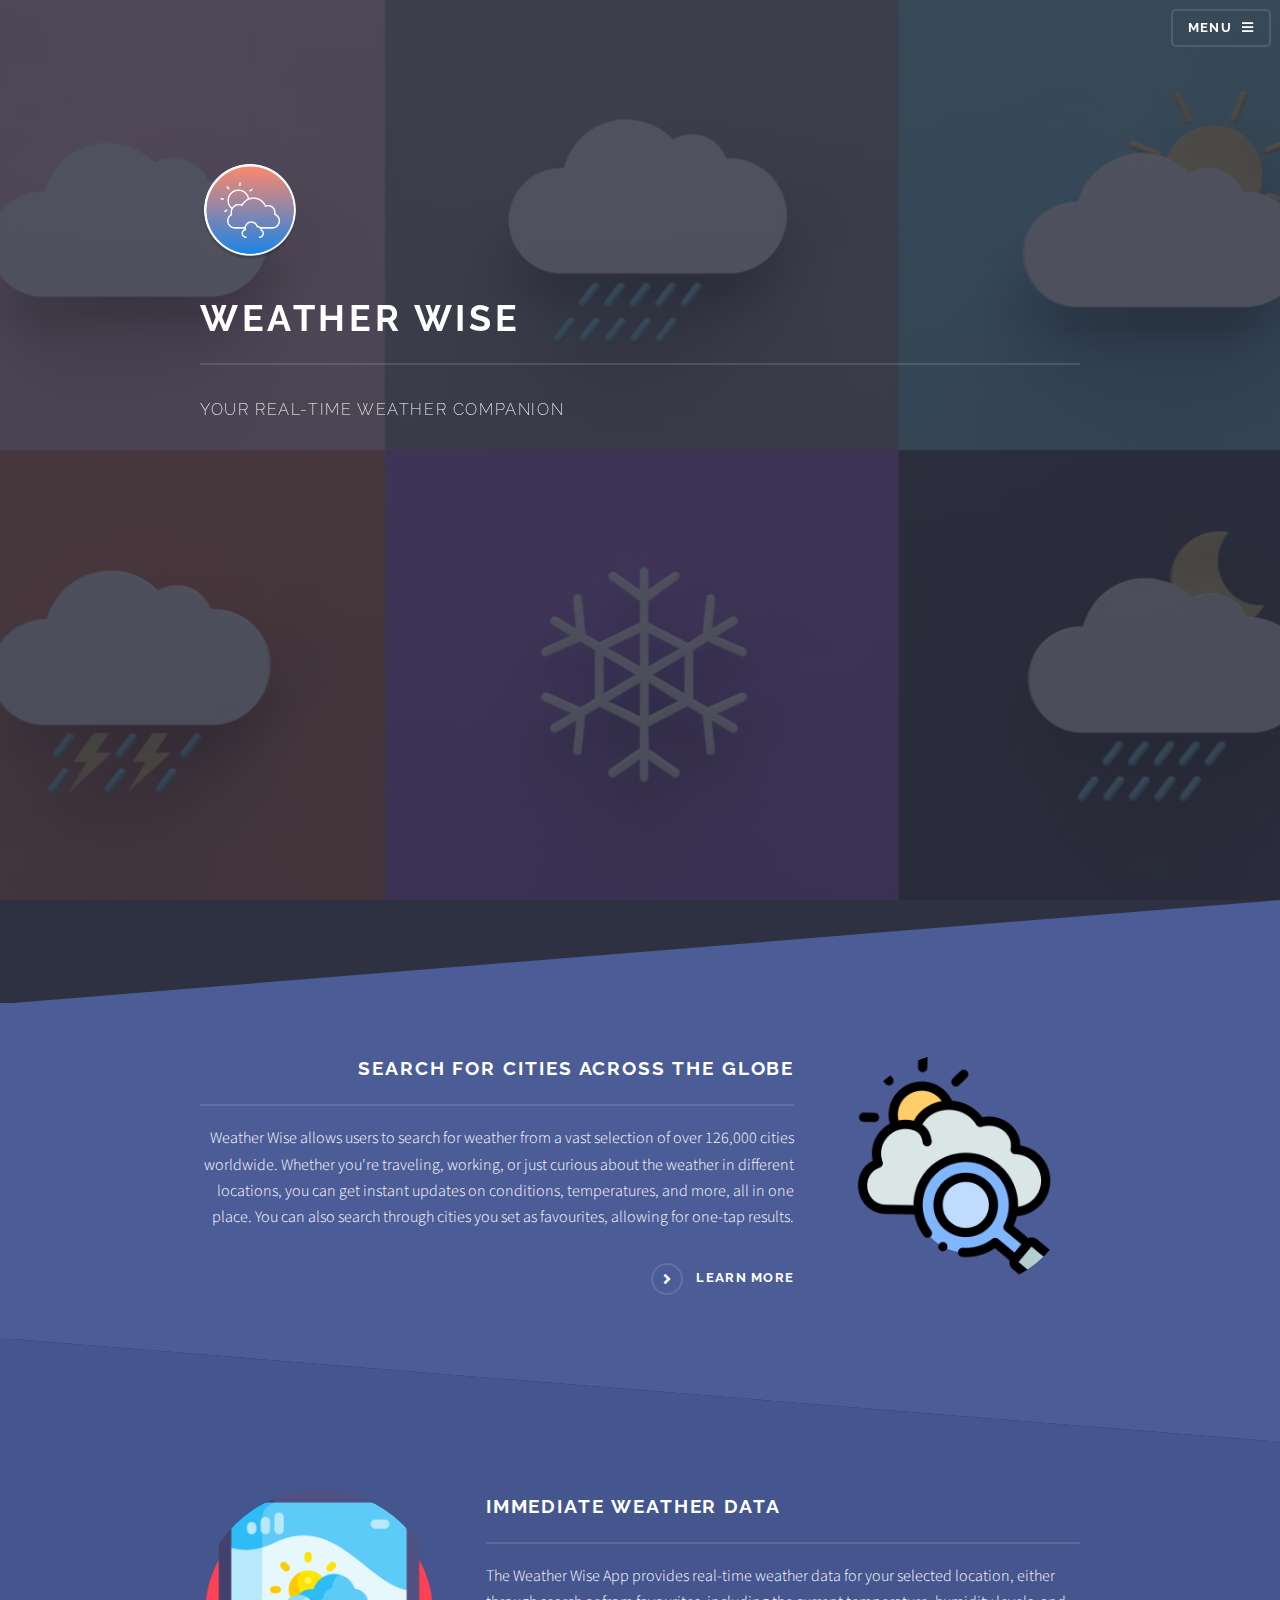
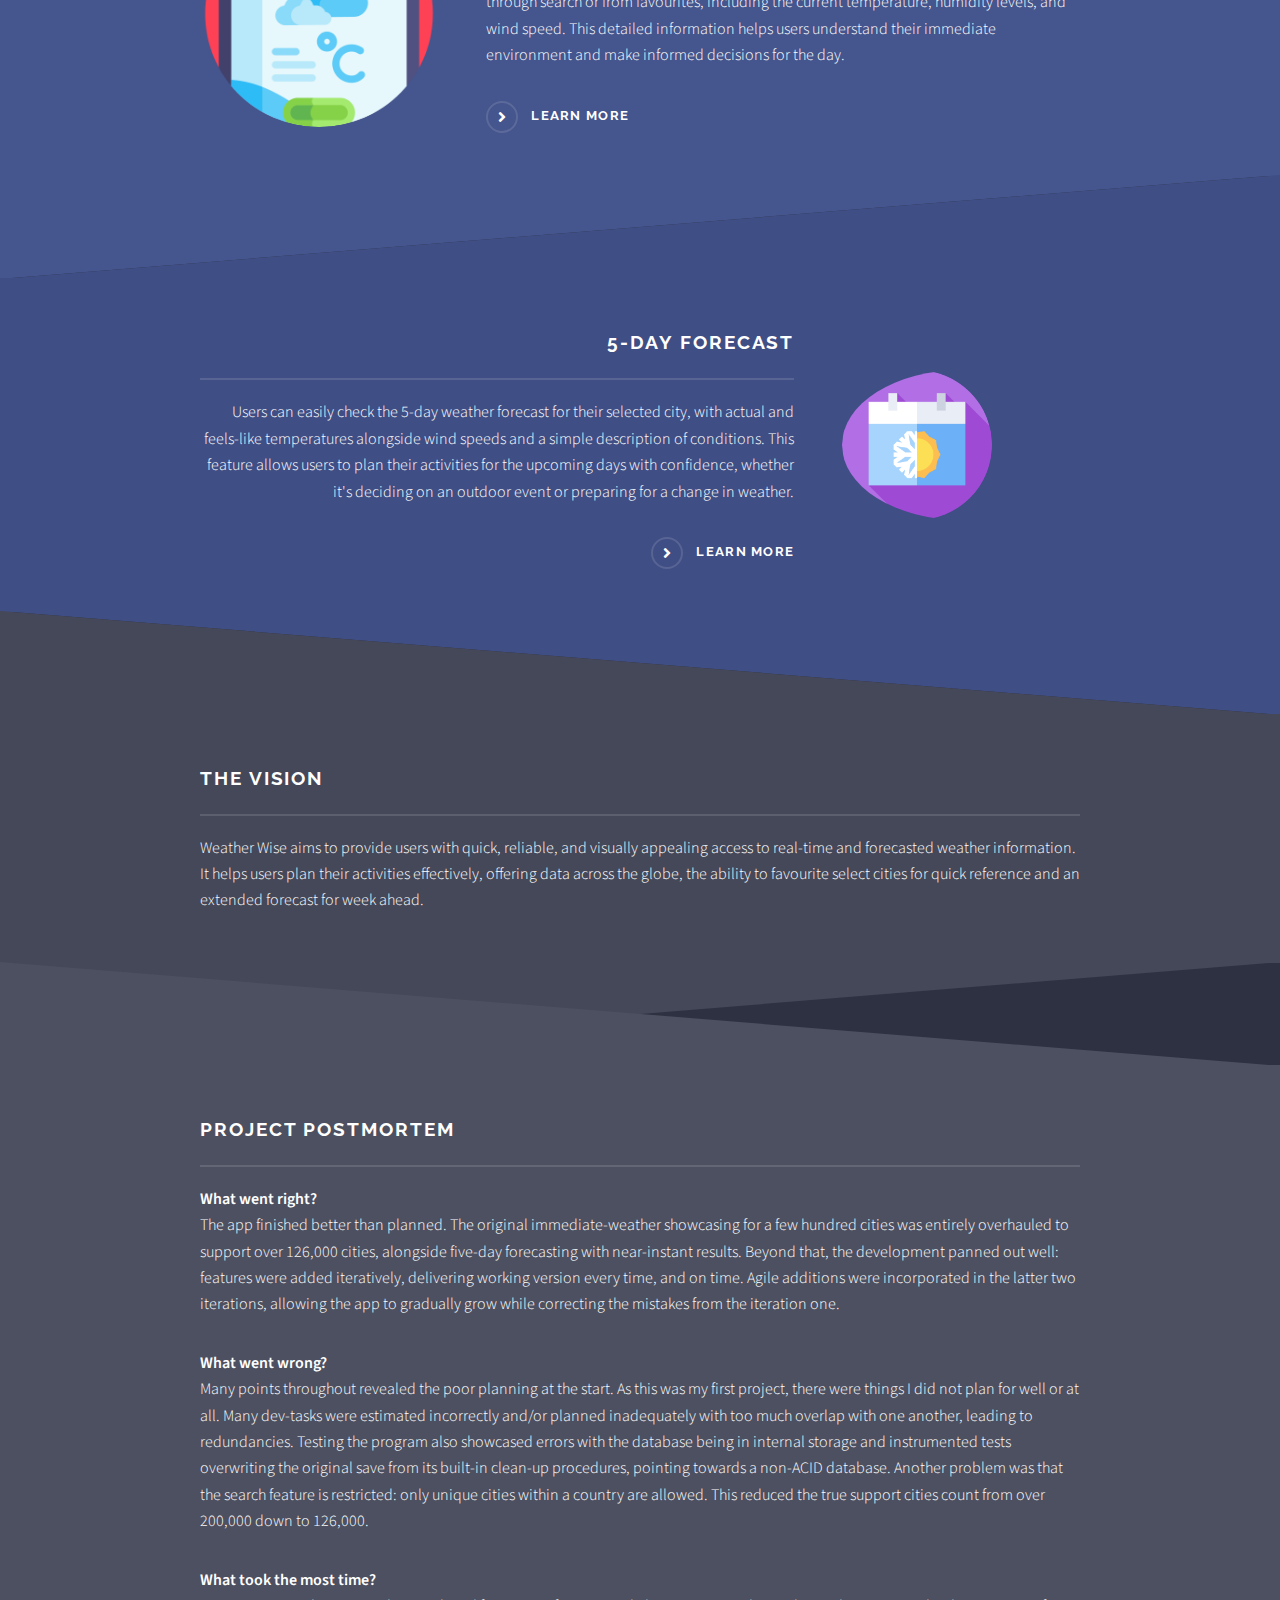
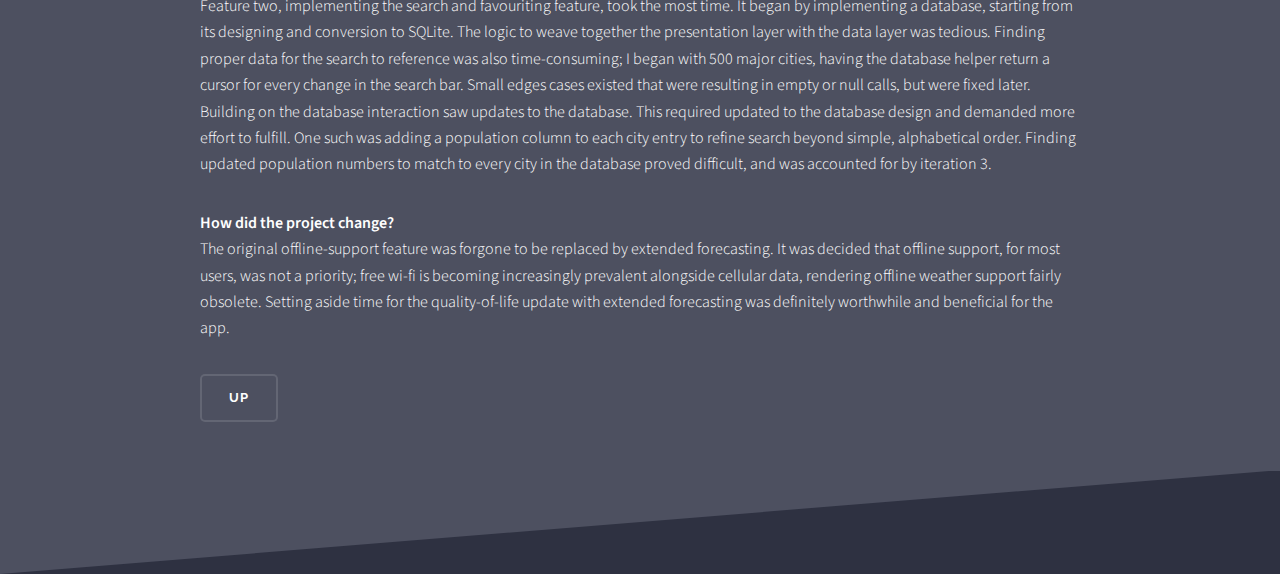
==== commit 63cd8948: "Finished website for the project" ====
--- a/weather-wise-website/index.html
+++ b/weather-wise-website/index.html
@@ -31,8 +31,9 @@
 							<h2>Menu</h2>
 							<ul class="links">
 								<li><a href="index.html">Home</a></li>
-								<li><a href="generic.html">Generic</a></li>
-								<li><a href="elements.html">Elements</a></li>
+								<li><a href="searching.html">Searching</a></li>
+								<li><a href="immediate-weather.html">Immediate Weather</a></li>
+								<li><a href="extended-forecast.html">Extended Forecast</a></li>
 							</ul>
 							<a href="#" class="close">Close</a>
 						</div>
@@ -58,7 +59,12 @@
 									<a href="#" class="image"><img src="images/citySearch.png" alt="Search Icon" /></a>
 									<div class="content">
 										<h2 class="major">Search for cities across the globe</h2>
-										<p>Weather Wise allows users to search for weather from a vast selection of over 126,000 cities worldwide. Whether you're traveling, working, or just curious about the weather in different locations, you can get instant updates on conditions, temperatures, and more, all in one place.</p>
+										<p>
+											Weather Wise allows users to search for weather from a vast selection of over 126,000 cities 
+											worldwide. Whether you're traveling, working, or just curious about the weather in different 
+											locations, you can get instant updates on conditions, temperatures, and more, all in one 
+											place. You can also search through cities you set as favourites, allowing for one-tap results.
+										</p>
 										<a href="#" class="special">Learn more</a>
 									</div>
 								</div>
@@ -91,33 +97,49 @@
 						<!-- Four -->
 							<section id="four" class="wrapper alt style4">
 								<div class="inner">
-									<h2 class="major">VISION</h2>
-									<p></p>
+									<h2 class="major">THE VISION</h2>
+									<p>Weather Wise aims to provide users with quick, reliable, and visually appealing access to real-time and forecasted weather information. It helps users plan their activities effectively, offering data across the globe, the ability to favourite select cities for quick reference and an extended forecast for week ahead.</p>
 								</div>
 							</section>
 					</section>
 
-							<!-- Five -->
-							<section id="five" class="wrapper spotlight style4">
+						<!-- Five -->
+							<section id="five" class="wrapper alt style5">
 								<div class="inner">
-									<h2 class="major">POSTMORTEM</h2>
-									<p></p>
-								</div>
-							</section>
-					</section>
-
-							<!-- Six -->
-							<section id="six" class="wrapper alt style5">
-								<div class="inner">
-									<h2 class="major">CONTRIBUTIONS</h2>
-									<p></p>
+									<h2 class="major">PROJECT POSTMORTEM</h2>
+									<p><strong>What went right?</strong><br>
+										The app finished better than planned. The original immediate-weather showcasing for a few hundred cities was entirely overhauled to 
+										support over 126,000 cities, alongside five-day forecasting with near-instant results. Beyond that, the development panned out well: 
+										features were added iteratively, delivering working version every time, and on time. Agile additions were incorporated in the latter two 
+										iterations, allowing the app to gradually grow while correcting the mistakes from the iteration one.
+									<p><strong>What went wrong?</strong><br>
+										Many points throughout revealed the poor planning at the start. As this was my first project, there were things I did not plan for well or at
+										all. Many dev-tasks were estimated incorrectly and/or planned inadequately with too much overlap with one another, leading to 
+										redundancies. Testing the program also showcased errors with the database being in internal storage and instrumented tests overwriting 
+										the original save from its built-in clean-up procedures, pointing towards a non-ACID database. Another problem was that the search 
+										feature is restricted: only unique cities within a country are allowed. This reduced the true support cities count from over 200,000 down to 
+										126,000. 
+									</p>
+									<p><strong>What took the most time?</strong><br>
+										Feature two, implementing the search and favouriting feature, took the most time. It began by implementing a database, starting from its
+										designing and conversion to SQLite. The logic to weave together the presentation layer with the data layer was tedious. Finding proper 
+										data for the search to reference was also time-consuming; I began with 500 major cities, having the database helper return a cursor for 
+										every change in the search bar. Small edges cases existed that were resulting in empty or null calls, but were fixed later. Building on the 
+										database interaction saw updates to the database. This required updated to the database design and demanded more effort to fulfill. 
+										One such was adding a population column to each city entry to refine search beyond simple, alphabetical order. Finding updated 
+										population numbers to match to every city in the database proved difficult, and was accounted for by iteration 3.
+									</p>
+									<p><strong>How did the project change?</strong><br>
+										The original offline-support feature was forgone to be replaced by extended forecasting. It was decided that offline support, for most 
+										users, was not a priority; free wi-fi is becoming increasingly prevalent alongside cellular data, rendering offline weather support fairly
+										obsolete. Setting aside time for the quality-of-life update with extended forecasting was definitely worthwhile and beneficial for the app.
+									</p>
 									<ul class="actions">
 										<li><a href="#" class="button">UP</a></li>
 									</ul>
 								</div>
 							</section>
-					</section>
-			
+					</section>		
 			</div>
 
 		<!-- Scripts -->
